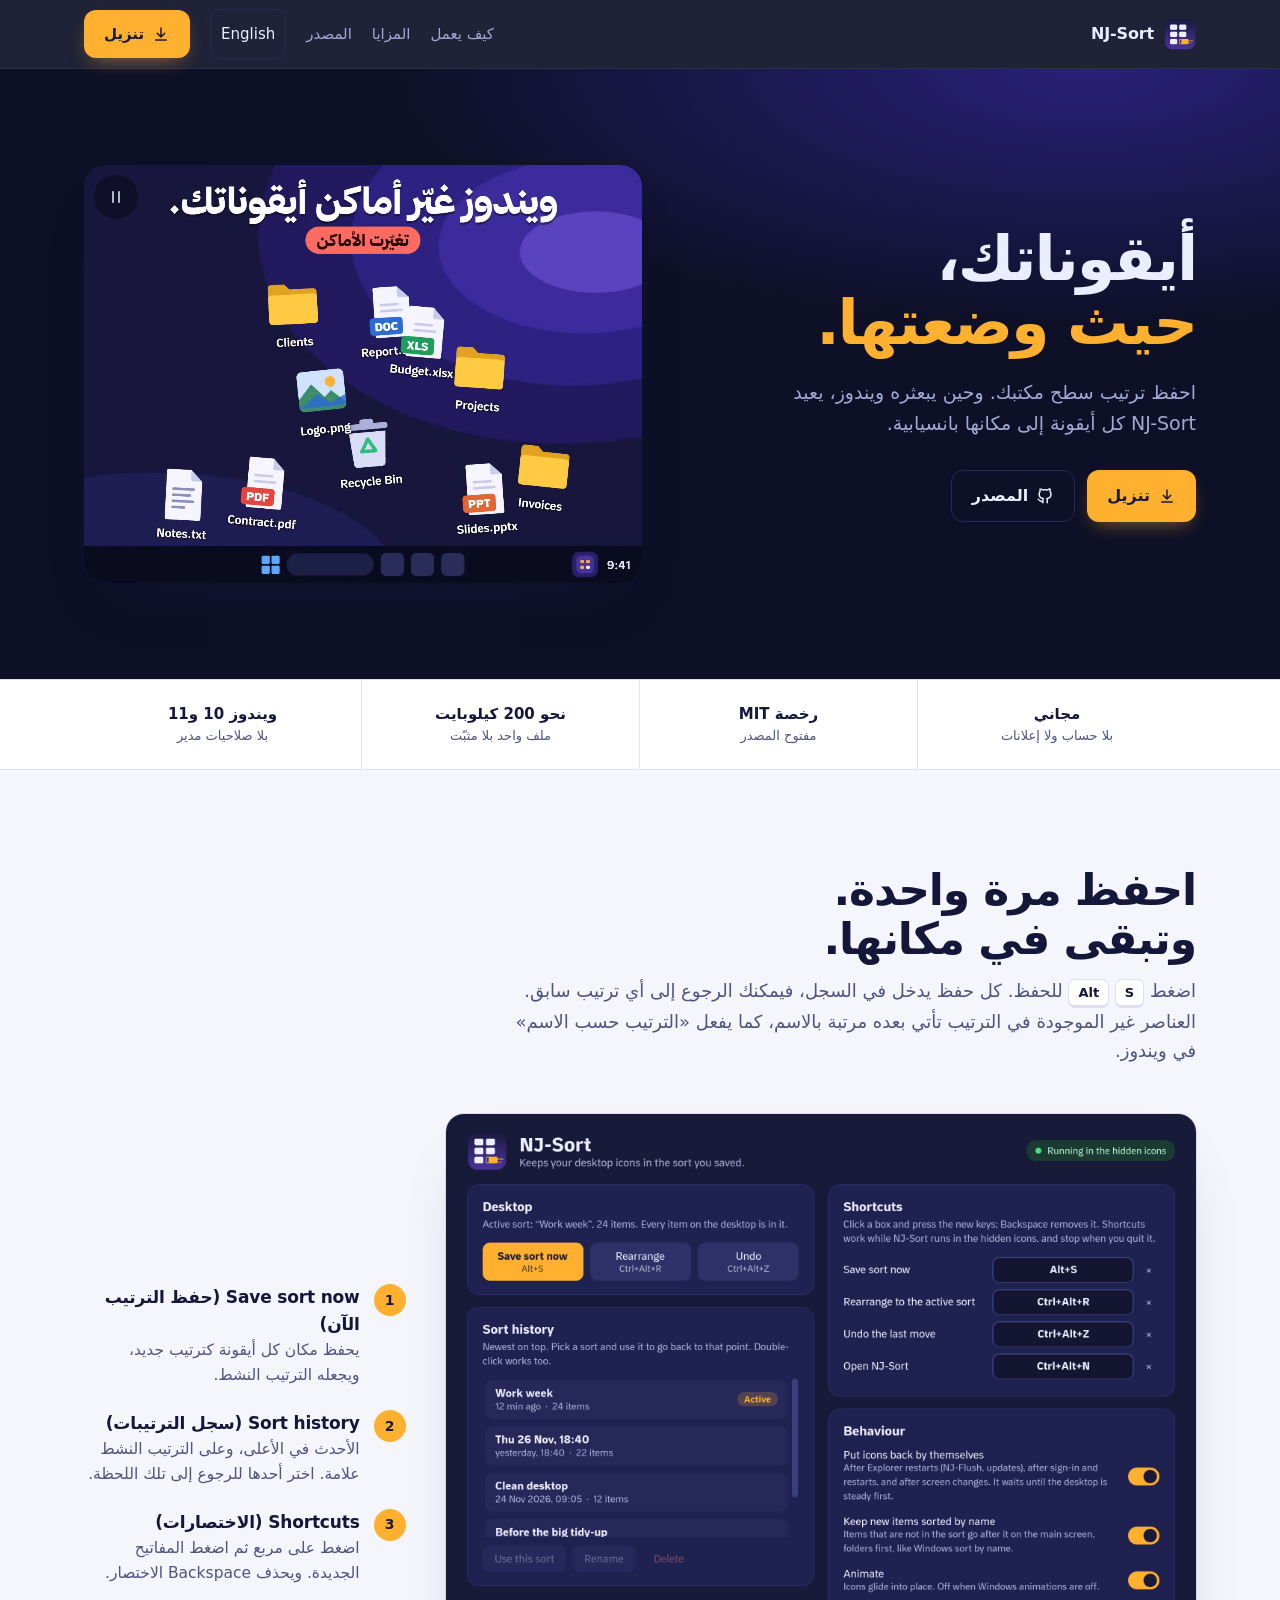
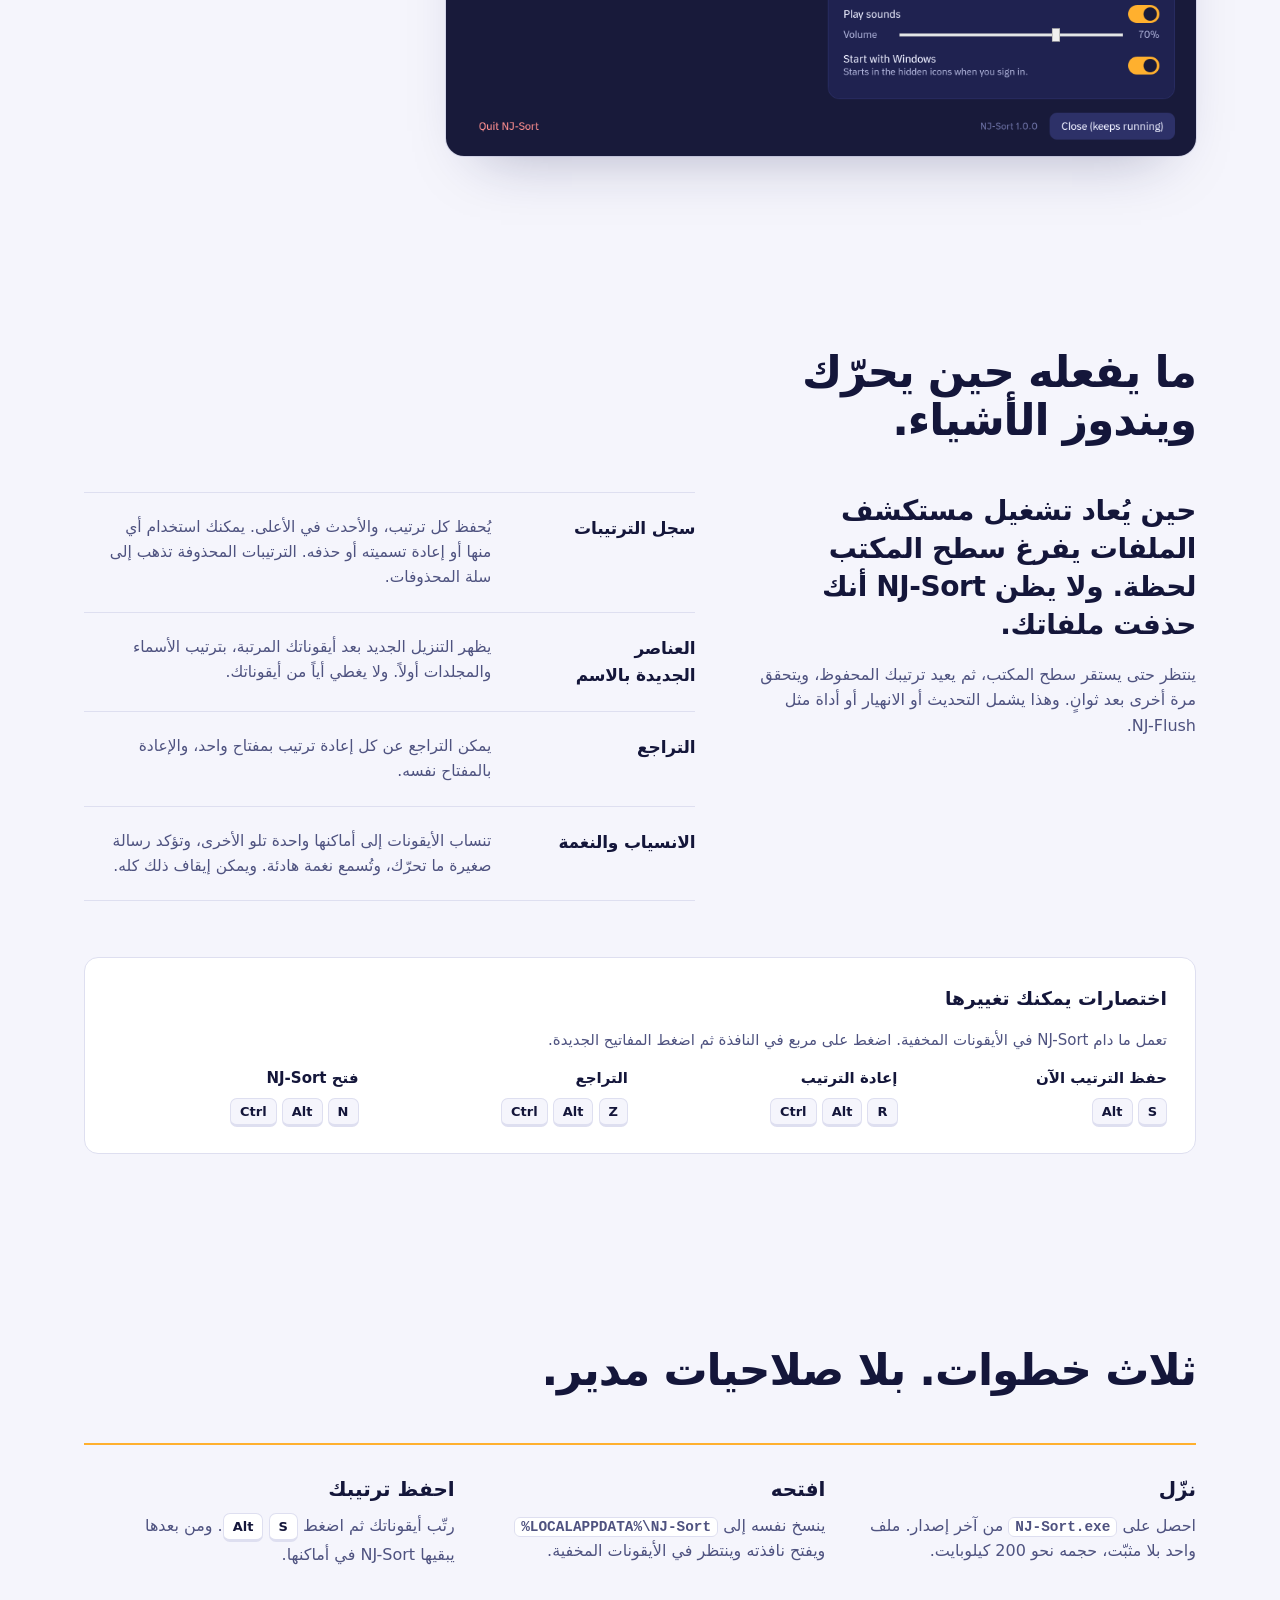
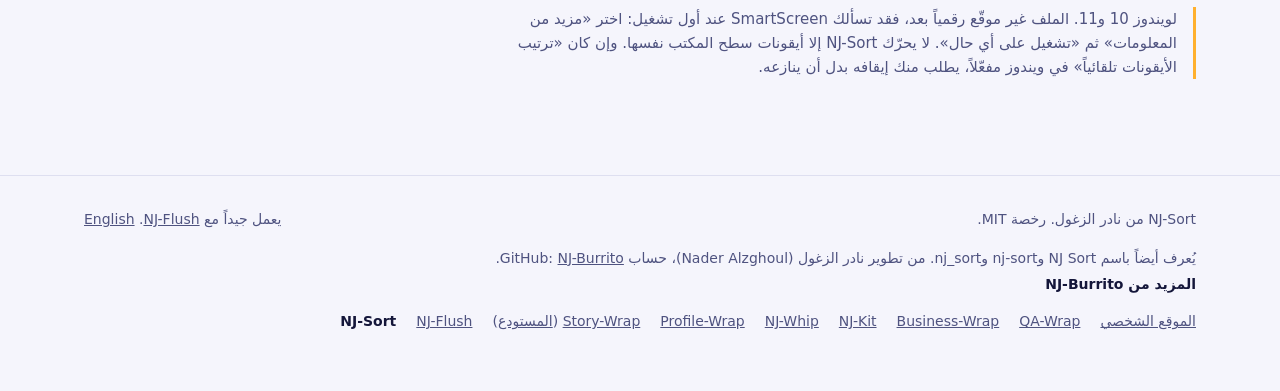
==== docs/ar/index.html @ c6113aad "Site redesign: video hero, proof strip, Arabic twin, new README hero GIF Co-Authored-By: Claude Sonn" ====
<!doctype html>
<html lang="ar" dir="rtl">
<head>
<meta charset="utf-8">
<meta name="viewport" content="width=device-width, initial-scale=1">
<title>NJ-Sort: حافظ على أيقونات سطح مكتب ويندوز في أماكنها</title>
<meta name="description" content="أداة مجانية مفتوحة المصدر لويندوز من نادر الزغول (NJ-Burrito). تحفظ ترتيب أيقونات سطح المكتب وتعيدها إلى أماكنها بعد إعادة تشغيل مستكشف الملفات.">
<meta name="author" content="نادر الزغول (NJ-Burrito)">
<link rel="canonical" href="https://nj-burrito.github.io/NJ-Sort/ar/">
<link rel="alternate" hreflang="en" href="https://nj-burrito.github.io/NJ-Sort/">
<link rel="alternate" hreflang="ar" href="https://nj-burrito.github.io/NJ-Sort/ar/">
<link rel="alternate" hreflang="x-default" href="https://nj-burrito.github.io/NJ-Sort/">
<meta property="og:type" content="website">
<meta property="og:site_name" content="NJ-Burrito">
<meta property="og:title" content="NJ-Sort: حافظ على أيقونات سطح مكتب ويندوز في أماكنها">
<meta property="og:description" content="أداة مجانية مفتوحة المصدر لويندوز من نادر الزغول (NJ-Burrito). تحفظ ترتيب أيقونات سطح المكتب وتعيدها إلى أماكنها بعد إعادة تشغيل مستكشف الملفات.">
<meta property="og:url" content="https://nj-burrito.github.io/NJ-Sort/ar/">
<meta property="og:image" content="https://nj-burrito.github.io/NJ-Sort/og-card-ar.jpg">
<meta property="og:image:width" content="1200">
<meta property="og:image:height" content="630">
<meta property="og:image:alt" content="NJ-Sort: أيقوناتك، حيث وضعتها. سطح مكتب تجريبي عادت أيقوناته إلى أماكنها المحفوظة.">
<meta property="og:locale" content="ar_JO">
<meta property="og:locale:alternate" content="en_US">
<meta name="twitter:card" content="summary_large_image">
<meta name="twitter:title" content="NJ-Sort: حافظ على أيقونات سطح مكتب ويندوز في أماكنها">
<meta name="twitter:description" content="أداة مجانية مفتوحة المصدر لويندوز من نادر الزغول (NJ-Burrito). تحفظ ترتيب أيقونات سطح المكتب وتعيدها إلى أماكنها بعد إعادة تشغيل مستكشف الملفات.">
<meta name="twitter:image" content="https://nj-burrito.github.io/NJ-Sort/og-card-ar.jpg">
<meta name="twitter:image:alt" content="NJ-Sort: أيقوناتك، حيث وضعتها. سطح مكتب تجريبي عادت أيقوناته إلى أماكنها المحفوظة.">
<meta name="robots" content="index, follow, max-image-preview:large">
<meta name="theme-color" content="#0e1027">
<script>document.documentElement.classList.add("js")</script>
<script type="application/ld+json">
{
 "@context": "https://schema.org",
 "@graph": [
  {
   "@type": "SoftwareApplication",
   "@id": "https://nj-burrito.github.io/NJ-Sort/ar/#app",
   "name": "NJ-Sort",
   "alternateName": [
    "NJ Sort",
    "nj-sort",
    "nj_sort",
    "NJ_Sort",
    "NJSort",
    "نج سورت"
   ],
   "description": "أداة مجانية مفتوحة المصدر لويندوز من نادر الزغول (NJ-Burrito). تحفظ ترتيب أيقونات سطح المكتب وتعيدها إلى أماكنها بعد إعادة تشغيل مستكشف الملفات.",
   "url": "https://nj-burrito.github.io/NJ-Sort/ar/",
   "downloadUrl": "https://github.com/NJ-Burrito/NJ-Sort/releases/latest",
   "codeRepository": "https://github.com/NJ-Burrito/NJ-Sort",
   "applicationCategory": "UtilitiesApplication",
   "operatingSystem": "Windows 10, Windows 11",
   "image": "https://nj-burrito.github.io/NJ-Sort/logo-1024.png",
   "screenshot": "https://nj-burrito.github.io/NJ-Sort/window.png",
   "isAccessibleForFree": true,
   "featureList": [
    "يحفظ مواضع أيقونات سطح المكتب كترتيب",
    "يعيد الأيقونات بعد إعادة تشغيل مستكشف الملفات وتسجيل الدخول وتغيّر الشاشة",
    "سجل الترتيبات مع التراجع",
    "العناصر الجديدة تأتي بعد المحفوظة مرتبة بالاسم",
    "اختصارات لوحة مفاتيح قابلة للتغيير"
   ],
   "license": "https://opensource.org/licenses/MIT",
   "offers": {
    "@type": "Offer",
    "price": "0",
    "priceCurrency": "USD"
   },
   "author": {
    "@id": "https://nj-burrito.github.io/#person"
   },
   "inLanguage": "ar"
  },
  {
   "@type": "Person",
   "@id": "https://nj-burrito.github.io/#person",
   "name": "Nader Alzghoul",
   "alternateName": [
    "نادر الزغول",
    "NJ-Burrito",
    "NJ Burrito",
    "NJBurrito",
    "NJ"
   ],
   "jobTitle": "QA Automation Engineer",
   "address": {
    "@type": "PostalAddress",
    "addressLocality": "Amman",
    "addressCountry": "JO"
   },
   "url": "https://nj-burrito.github.io/",
   "sameAs": [
    "https://github.com/NJ-Burrito",
    "https://nj-burrito.github.io/QA-Wrap/",
    "https://nj-burrito.github.io/Business-Wrap/",
    "https://nj-burrito.github.io/NJ-Kit/",
    "https://nj-burrito.github.io/NJ-Whip/",
    "https://nj-burrito.github.io/Profile-Wrap/",
    "https://nj-burrito.github.io/story-wrap/",
    "https://github.com/NJ-Burrito/Story-Wrap",
    "https://nj-burrito.github.io/NJ-Flush/",
    "https://nj-burrito.github.io/NJ-Sort/",
    "https://nj-burrito.github.io/"
   ]
  },
  {
   "@type": "VideoObject",
   "name": "عرض NJ-Sort: تتبعثر الأيقونات بعد إعادة تشغيل مستكشف الملفات ثم تنساب إلى أماكنها",
   "description": "سطح مكتب تجريبي بأسماء ملفات عامة. يُعاد تشغيل مستكشف الملفات فتتبعثر الأيقونات، ثم يعيدها NJ-Sort إلى الترتيب المحفوظ.",
   "thumbnailUrl": "https://nj-burrito.github.io/NJ-Sort/hero-ar-poster.jpg",
   "contentUrl": "https://nj-burrito.github.io/NJ-Sort/hero-ar.mp4",
   "uploadDate": "2026-11-27",
   "duration": "PT6.6S",
   "embedUrl": "https://nj-burrito.github.io/NJ-Sort/ar/",
   "inLanguage": "ar"
  }
 ]
}
</script>
<link rel="icon" href="../logo.png" type="image/png">
<link rel="apple-touch-icon" href="../logo-1024.png">
<link rel="stylesheet" href="../site.css">
</head>
<body>
<a class="skip" href="#main">انتقل إلى المحتوى</a>
<div class="topbar">
<header class="wrap">
  <nav aria-label="القائمة الرئيسية">
    <a class="brand" href="#" aria-label="NJ-Sort، العودة إلى أعلى الصفحة"><img src="../logo.png" alt="" width="32" height="32"><span class="nb">NJ-Sort</span></a>
    <div class="nav-links">
      <a href="#how">كيف يعمل</a>
      <a href="#features">المزايا</a>
      <a href="https://github.com/NJ-Burrito/NJ-Sort">المصدر</a>
      <a class="lang" href="../" hreflang="en" lang="en" dir="ltr">English</a>
      <a class="btn btn-primary" href="https://github.com/NJ-Burrito/NJ-Sort/releases/latest"><svg class="i" viewBox="0 0 24 24" aria-hidden="true"><path d="M12 4v11M7 11l5 5 5-5M5 20h14"/></svg>تنزيل</a>
    </div>
  </nav>
</header>
</div>

<main id="main">
  <div class="band">
  <section class="wrap hero" aria-labelledby="top-h">
    <div>
      <h1 id="top-h">أيقوناتك، <em>حيث وضعتها.</em></h1>
      <p class="lede">احفظ ترتيب سطح مكتبك. وحين يبعثره ويندوز، يعيد <span class="nb">NJ-Sort</span> كل أيقونة إلى مكانها بانسيابية.</p>
      <div class="ctas">
        <a class="btn btn-primary" href="https://github.com/NJ-Burrito/NJ-Sort/releases/latest"><svg class="i" viewBox="0 0 24 24" aria-hidden="true"><path d="M12 4v11M7 11l5 5 5-5M5 20h14"/></svg>تنزيل</a>
        <a class="btn btn-ghost" href="https://github.com/NJ-Burrito/NJ-Sort"><svg class="i" viewBox="0 0 24 24" aria-hidden="true"><path d="M9 19c-4 1.5-4-2-6-2.5M15 21v-3.5c0-1 .1-1.5-.5-2.2 2.8-.3 5.5-1.4 5.5-6.1 0-1.3-.5-2.4-1.3-3.3.2-.8.2-2.1-.1-3.2 0 0-1-.3-3.4 1.3a11.6 11.6 0 0 0-6.2 0C6.6 2.4 5.6 2.7 5.6 2.7c-.3 1.1-.3 2.4-.1 3.2A4.7 4.7 0 0 0 4.2 9.2c0 4.7 2.7 5.8 5.5 6.1-.5.6-.6 1.2-.5 2.2V21"/></svg>المصدر</a>
      </div>
    </div>
    <div class="stage" id="stage" role="img" aria-label="سطح مكتب تجريبي: يُعاد تشغيل مستكشف الملفات فتتبعثر الأيقونات، ثم يعيدها NJ-Sort بانسيابية إلى الترتيب المحفوظ. الضغط على Alt وS يحفظ الترتيب.">
      <video id="hero" autoplay muted loop playsinline preload="auto" poster="../hero-ar-poster.jpg" width="1440" height="1080" aria-hidden="true">
        <source src="../hero-ar.webm" type="video/webm">
        <source src="../hero-ar.mp4" type="video/mp4">
      </video>
      <img class="still" src="../hero-ar-still.jpg" alt="" width="1440" height="1080" loading="lazy" decoding="async">
      <button class="pause" id="pause" type="button" aria-pressed="false" aria-label="إيقاف العرض مؤقتاً"><svg class="i i-pause" viewBox="0 0 24 24" aria-hidden="true"><path d="M8 5v14M16 5v14"/></svg><svg class="i i-play" viewBox="0 0 24 24" aria-hidden="true"><path d="M7 4.5v15l12-7.5z"/></svg></button>
    </div>
  </section>
  </div>

  <div class="proof"><div class="wrap"><ul>
    <li>مجاني<small>بلا حساب ولا إعلانات</small></li>
    <li>رخصة MIT<small>مفتوح المصدر</small></li>
    <li>نحو 200 كيلوبايت<small>ملف واحد بلا مثبّت</small></li>
    <li>ويندوز 10 و11<small>بلا صلاحيات مدير</small></li>
  </ul></div></div>

  <section class="wrap" id="how">
    <h2 class="reveal">احفظ مرة واحدة. وتبقى في مكانها.</h2>
    <p class="sub reveal">اضغط <span dir="ltr"><kbd>Alt</kbd> <kbd>S</kbd></span> للحفظ. كل حفظ يدخل في السجل، فيمكنك الرجوع إلى أي ترتيب سابق. العناصر غير الموجودة في الترتيب تأتي بعده مرتبة بالاسم، كما يفعل «الترتيب حسب الاسم» في ويندوز.</p>
    <div class="shotrow reveal">
      <div class="shot"><img src="../window.png" alt="نافذة NJ-Sort: زر حفظ الترتيب الآن، وإعادة الترتيب، والتراجع، وسجل الترتيبات مع الترتيب النشط، والاختصارات، ومفاتيح السلوك. النافذة بالإنجليزية." loading="lazy" width="1004" height="859"></div>
      <ol class="legend">
        <li><div><b>Save sort now (حفظ الترتيب الآن)</b>يحفظ مكان كل أيقونة كترتيب جديد، ويجعله الترتيب النشط.</div></li>
        <li><div><b>Sort history (سجل الترتيبات)</b>الأحدث في الأعلى، وعلى الترتيب النشط علامة. اختر أحدها للرجوع إلى تلك اللحظة.</div></li>
        <li><div><b>Shortcuts (الاختصارات)</b>اضغط على مربع ثم اضغط المفاتيح الجديدة. ويحذف Backspace الاختصار.</div></li>
      </ol>
    </div>
  </section>

  <section class="wrap" id="features">
    <h2 class="reveal">ما يفعله حين يحرّك ويندوز الأشياء.</h2>
    <div class="feat">
      <div class="reveal">
        <p class="lead">حين يُعاد تشغيل مستكشف الملفات يفرغ سطح المكتب لحظة. ولا يظن <span class="nb">NJ-Sort</span> أنك حذفت ملفاتك.</p>
        <p>ينتظر حتى يستقر سطح المكتب، ثم يعيد ترتيبك المحفوظ، ويتحقق مرة أخرى بعد ثوانٍ. وهذا يشمل التحديث أو الانهيار أو أداة مثل NJ-Flush.</p>
      </div>
      <div class="rows reveal">
        <div class="row"><h3>سجل الترتيبات</h3><p>يُحفظ كل ترتيب، والأحدث في الأعلى. يمكنك استخدام أي منها أو إعادة تسميته أو حذفه. الترتيبات المحذوفة تذهب إلى سلة المحذوفات.</p></div>
        <div class="row"><h3>العناصر الجديدة بالاسم</h3><p>يظهر التنزيل الجديد بعد أيقوناتك المرتبة، بترتيب الأسماء والمجلدات أولاً. ولا يغطي أياً من أيقوناتك.</p></div>
        <div class="row"><h3>التراجع</h3><p>يمكن التراجع عن كل إعادة ترتيب بمفتاح واحد، والإعادة بالمفتاح نفسه.</p></div>
        <div class="row"><h3>الانسياب والنغمة</h3><p>تنساب الأيقونات إلى أماكنها واحدة تلو الأخرى، وتؤكد رسالة صغيرة ما تحرّك، وتُسمع نغمة هادئة. ويمكن إيقاف ذلك كله.</p></div>
      </div>
    </div>
    <div class="keys reveal">
      <h3>اختصارات يمكنك تغييرها</h3>
      <p>تعمل ما دام <span class="nb">NJ-Sort</span> في الأيقونات المخفية. اضغط على مربع في النافذة ثم اضغط المفاتيح الجديدة.</p>
      <div><b>حفظ الترتيب الآن</b><span dir="ltr"><kbd>Alt</kbd> <kbd>S</kbd></span></div>
      <div><b>إعادة الترتيب</b><span dir="ltr"><kbd>Ctrl</kbd> <kbd>Alt</kbd> <kbd>R</kbd></span></div>
      <div><b>التراجع</b><span dir="ltr"><kbd>Ctrl</kbd> <kbd>Alt</kbd> <kbd>Z</kbd></span></div>
      <div><b>فتح <span class="nb">NJ-Sort</span></b><span dir="ltr"><kbd>Ctrl</kbd> <kbd>Alt</kbd> <kbd>N</kbd></span></div>
    </div>
  </section>

  <section class="wrap" id="install">
    <h2 class="reveal">ثلاث خطوات. بلا صلاحيات مدير.</h2>
    <div class="steps">
      <div class="step reveal"><h3>نزّل</h3><p>احصل على <code>NJ-Sort.exe</code> من آخر إصدار. ملف واحد بلا مثبّت، حجمه نحو 200 كيلوبايت.</p></div>
      <div class="step reveal"><h3>افتحه</h3><p>ينسخ نفسه إلى <code>%LOCALAPPDATA%\<span class="nb">NJ-Sort</span></code> ويفتح نافذته وينتظر في الأيقونات المخفية.</p></div>
      <div class="step reveal"><h3>احفظ ترتيبك</h3><p>رتّب أيقوناتك ثم اضغط <span dir="ltr"><kbd>Alt</kbd> <kbd>S</kbd></span>. ومن بعدها يبقيها <span class="nb">NJ-Sort</span> في أماكنها.</p></div>
    </div>
    <p class="fine reveal">لويندوز 10 و11. الملف غير موقّع رقمياً بعد، فقد تسألك SmartScreen عند أول تشغيل: اختر «مزيد من المعلومات» ثم «تشغيل على أي حال». لا يحرّك <span class="nb">NJ-Sort</span> إلا أيقونات سطح المكتب نفسها. وإن كان «ترتيب الأيقونات تلقائياً» في ويندوز مفعّلاً، يطلب منك إيقافه بدل أن ينازعه.</p>
  </section>
</main>

<footer>
  <div class="wrap">
    <span><span class="nb">NJ-Sort</span> من نادر الزغول. رخصة MIT.</span>
    <span>يعمل جيداً مع <a href="https://nj-burrito.github.io/NJ-Flush/"><span class="nb">NJ-Flush</span></a>. <a href="../" hreflang="en" lang="en" dir="ltr">English</a></span>
    <div class="seo">
      <span>يُعرف أيضاً باسم NJ Sort وnj-sort وnj_sort. من تطوير نادر الزغول (Nader Alzghoul)، حساب GitHub: <a href="https://github.com/NJ-Burrito">NJ-Burrito</a>.</span>
      <h2>المزيد من NJ-Burrito</h2>
      <ul>
        <li><a href="https://nj-burrito.github.io/">الموقع الشخصي</a></li>
        <li><a href="https://nj-burrito.github.io/QA-Wrap/">QA-Wrap</a></li>
        <li><a href="https://nj-burrito.github.io/Business-Wrap/">Business-Wrap</a></li>
        <li><a href="https://nj-burrito.github.io/NJ-Kit/">NJ-Kit</a></li>
        <li><a href="https://nj-burrito.github.io/NJ-Whip/">NJ-Whip</a></li>
        <li><a href="https://nj-burrito.github.io/Profile-Wrap/">Profile-Wrap</a></li>
        <li><a href="https://nj-burrito.github.io/story-wrap/">Story-Wrap</a> (<a href="https://github.com/NJ-Burrito/Story-Wrap">المستودع</a>)</li>
        <li><a href="https://nj-burrito.github.io/NJ-Flush/"><span class="nb">NJ-Flush</span></a></li>
        <li><span aria-current="page"><span class="nb">NJ-Sort</span></span></li>
      </ul>
    </div>
  </div>
</footer>

<script src="../hero.js"></script>
</body>
</html>
---- docs/site.css ----
/* NJ-Sort site. Dark indigo from the app's own logo, amber for the one moving thing.
   Font: Thmanyah Sans when installed (never web-served: licence), else the system UI face.
   Shared by the English page and /ar/. Logical properties, so the same rules serve LTR and RTL. */
:root {
  --band: #0e1027; --band-2: #171a3b; --band-line: #262a5a; --band-text: #eceeff; --band-muted: #a3a8d4;
  --bg: #0e1027; --bg-2: #171a3b; --line: #262a5a; --text: #eceeff; --muted: #a3a8d4;
  --accent: #ffb02e; --accent-ink: #181a3a;
  --r: 14px; --ease: cubic-bezier(.16, 1, .3, 1); --shadow: 0 40px 80px -30px rgba(0, 0, 0, .6);
}
@media (prefers-color-scheme: light) {
  :root { --bg: #f5f5fc; --bg-2: #ffffff; --line: #dedff0; --text: #14163a; --muted: #4f5380; --accent: #8a5200; --shadow: 0 30px 60px -34px rgba(24, 26, 80, .35); }
}
* { box-sizing: border-box; margin: 0; }
html { scroll-behavior: smooth; scroll-padding-top: 84px; }
body { background: var(--bg); color: var(--text); font: 16px/1.6 "Thmanyah Sans", "Segoe UI Variable", "Segoe UI", system-ui, sans-serif; -webkit-font-smoothing: antialiased; }
:focus-visible { outline: 2px solid #ffb02e; outline-offset: 3px; border-radius: 6px; }
.skip { position: absolute; inset-inline-start: 16px; top: -60px; background: #ffb02e; color: #181a3a; padding: 10px 16px; border-radius: 10px; font-weight: 600; z-index: 20; text-decoration: none; }
.skip:focus { top: 12px; }
h1, h2, h3 { text-wrap: balance; } p { text-wrap: pretty; }
a { color: inherit; }
.wrap { max-width: 1160px; margin: 0 auto; padding: 0 24px; }
svg.i { width: 18px; height: 18px; flex: none; fill: none; stroke: currentColor; stroke-width: 2; stroke-linecap: round; stroke-linejoin: round; }

/* the dark band: header + hero, always dark because the video is */
.band { background: var(--band); color: var(--band-text); background-image: radial-gradient(90% 70% at 85% 0, #2a2078 0, transparent 60%); }
.topbar { position: sticky; top: 0; z-index: 10; background: rgba(14, 16, 39, .92); backdrop-filter: blur(10px); -webkit-backdrop-filter: blur(10px); border-bottom: 1px solid rgba(255, 255, 255, .06); color: var(--band-text); }
nav { height: 68px; display: flex; align-items: center; justify-content: space-between; gap: 12px; }
.brand { display: flex; align-items: center; gap: 10px; font-weight: 700; text-decoration: none; letter-spacing: -.01em; min-height: 44px; }
.brand img { width: 32px; height: 32px; }
.nav-links { display: flex; gap: 20px; align-items: center; font-size: 15px; color: var(--band-muted); }
.nav-links a { text-decoration: none; transition: color .15s; padding: 12px 0; }
@media (hover: hover) { .nav-links a:hover { color: #fff; } }
.nav-links a.btn { padding: 12px 20px; color: #181a3a; }
.nav-links a.lang { padding: 12px 10px; border: 1px solid var(--band-line); border-radius: 10px; min-height: 44px; display: inline-flex; align-items: center; color: var(--band-text); }

.btn { display: inline-flex; align-items: center; justify-content: center; gap: 8px; padding: 12px 20px; border-radius: 12px; font-weight: 600; text-decoration: none;
       white-space: nowrap; transition: transform .2s var(--ease), background-color .2s; min-height: 44px; }
.btn:active { transform: scale(.96); }
.btn-primary { background: #ffb02e; color: #181a3a; box-shadow: 0 8px 20px -8px rgba(255, 176, 46, .55); }
@media (hover: hover) { .btn-primary:hover { transform: translateY(-1px); } }
.btn-ghost { border: 1px solid var(--band-line); color: var(--band-text); }
@media (hover: hover) { .btn-ghost:hover { background: var(--band-2); } }

.hero { display: grid; grid-template-columns: minmax(0, 1fr) minmax(0, 1.12fr); gap: 56px; align-items: center; padding-block: 56px 88px; }
h1 { font-size: clamp(40px, 5.2vw, 62px); line-height: 1.04; letter-spacing: -.035em; font-weight: 800; }
h1 em { font-style: normal; color: #ffb02e; }
.lede { color: var(--band-muted); font-size: 19px; max-width: 36ch; margin: 22px 0 32px; }
.ctas { display: flex; gap: 12px; flex-wrap: wrap; }
.stage { position: relative; aspect-ratio: 4 / 3; border-radius: 22px; overflow: hidden; background: #141737; box-shadow: var(--shadow), inset 0 0 0 1px rgba(255, 255, 255, .07); }
.stage video, .stage .still { position: absolute; inset: 0; width: 100%; height: 100%; object-fit: cover; display: block; }
.stage .still { display: none; }
.pause { position: absolute; inset-inline-end: 10px; top: 10px; width: 44px; height: 44px; border-radius: 50%; border: 0; cursor: pointer; z-index: 2; background: rgba(10, 12, 30, .6); color: #eceeff; display: grid; place-items: center; transition: background-color .15s, transform .2s var(--ease); }
.pause:active { transform: scale(.96); }
@media (hover: hover) { .pause:hover { background: rgba(10, 12, 30, .85); } }
.pause .i-play { display: none; } .pause[aria-pressed="true"] .i-pause { display: none; } .pause[aria-pressed="true"] .i-play { display: block; }
.pause[hidden] { display: none; }

/* proof strip */
.proof { background: var(--bg-2); border-block: 1px solid var(--line); }
.proof ul { list-style: none; padding: 0; display: grid; grid-template-columns: repeat(4, 1fr); }
.proof li { padding: 22px 20px; text-align: center; font-weight: 600; font-size: 15px; }
.proof li + li { border-inline-start: 1px solid var(--line); }
.proof li small { display: block; color: var(--muted); font-weight: 400; font-size: 13px; }

section.wrap { padding-block: 96px; }
h2 { font-size: clamp(30px, 3.6vw, 44px); line-height: 1.1; letter-spacing: -.025em; font-weight: 800; max-width: 22ch; }
.sub { color: var(--muted); max-width: 62ch; margin-top: 14px; font-size: 18px; }

.shotrow { display: grid; grid-template-columns: minmax(0, 7fr) minmax(0, 3fr); gap: 40px; margin-top: 48px; align-items: center; }
.shot { border-radius: 18px; overflow: hidden; box-shadow: var(--shadow), 0 0 0 1px var(--line); }
.shot img { width: 100%; height: auto; display: block; }
.legend { list-style: none; padding: 0; counter-reset: n; display: grid; gap: 22px; }
.legend li { counter-increment: n; display: grid; grid-template-columns: 32px minmax(0, 1fr); gap: 14px; align-items: start; color: var(--muted); font-size: 15.5px; }
.legend li::before { content: counter(n); width: 32px; height: 32px; border-radius: 50%; background: #ffb02e; color: #181a3a; font-weight: 700; display: grid; place-items: center; font-size: 14px; }
.legend b { display: block; color: var(--text); font-size: 17px; letter-spacing: -.01em; }

.feat { display: grid; grid-template-columns: minmax(0, 5fr) minmax(0, 7fr); gap: 64px; margin-top: 48px; align-items: start; }
.lead { font-size: clamp(22px, 2.4vw, 28px); line-height: 1.35; letter-spacing: -.015em; font-weight: 600; text-wrap: pretty; }
.lead + p { color: var(--muted); margin-top: 18px; }
.rows { border-top: 1px solid var(--line); }
.row { display: grid; grid-template-columns: minmax(0, 11rem) minmax(0, 1fr); gap: 8px 28px; padding: 22px 0; border-bottom: 1px solid var(--line); }
.row h3 { font-size: 17px; letter-spacing: -.01em; }
.row p { color: var(--muted); font-size: 15.5px; }
.keys { display: grid; grid-template-columns: repeat(4, 1fr); gap: 14px 24px; margin-top: 56px; padding: 26px 28px; background: var(--bg-2); border: 1px solid var(--line); border-radius: var(--r); }
.keys > h3, .keys > p { grid-column: 1 / -1; }
.keys > p { color: var(--muted); font-size: 15px; }
.keys b { display: block; font-size: 15px; margin-bottom: 8px; }
kbd { display: inline-block; direction: ltr; unicode-bidi: isolate; font: 600 13px/1 "Thmanyah Sans", "Segoe UI Variable", "Segoe UI", system-ui, sans-serif; min-width: 28px; text-align: center; padding: 6px 9px; border-radius: 7px; border: 1px solid var(--line); border-bottom-width: 3px; background: var(--bg-2); color: var(--text); }
.keys kbd { background: var(--bg); }

.steps { display: grid; grid-template-columns: repeat(3, 1fr); margin-top: 48px; border-top: 2px solid #ffb02e; }
.step { padding: 28px 28px 0 0; }
[dir="rtl"] .step { padding: 28px 0 0 28px; }
.step h3 { font-size: 20px; }
.step p { color: var(--muted); margin-top: 8px; }
code { direction: ltr; unicode-bidi: isolate; font: 600 .9em ui-monospace, "Cascadia Mono", Consolas, monospace; background: var(--bg-2); border: 1px solid var(--line); padding: 1px 6px; border-radius: 6px; overflow-wrap: anywhere; }
.fine { margin-top: 40px; color: var(--muted); font-size: 15px; max-width: 72ch; padding-inline-start: 16px; border-inline-start: 3px solid #ffb02e; }

footer { border-top: 1px solid var(--line); padding: 32px 0 48px; color: var(--muted); font-size: 14px; }
footer .wrap { display: flex; justify-content: space-between; gap: 16px; flex-wrap: wrap; }
footer .seo { flex-basis: 100%; display: grid; gap: 8px; }
footer h2 { font-size: 14px; letter-spacing: 0; font-weight: 700; color: var(--text); max-width: none; }
footer ul { list-style: none; padding: 0; display: flex; flex-wrap: wrap; gap: 0 20px; }
footer li a, footer [aria-current] { display: inline-block; padding: 10px 0; }
footer [aria-current] { color: var(--text); font-weight: 600; }

.js .reveal { opacity: 0; transform: translateY(14px); transition: opacity .4s var(--ease), transform .4s var(--ease); }
.js .reveal.in { opacity: 1; transform: none; }
@media (prefers-reduced-motion: reduce) {
  .js .reveal { opacity: 1; transform: none; transition: none; } html { scroll-behavior: auto; }
  .stage video, .pause { display: none; } .stage .still { display: block; }
  .btn, .pause { transition: none; }
}
@media (max-width: 860px) {
  .hero { grid-template-columns: minmax(0, 1fr); gap: 32px; padding-block: 32px 40px; }
  body { overflow-x: hidden; }
  .wrap { padding-inline: 16px; }
  .band .hero.wrap { padding-inline: 0; }
  .hero > div:first-child { padding-inline: 16px; }
  .stage { border-radius: 0; }
  .lede { font-size: 17px; margin: 16px 0 22px; }
  .proof ul { grid-template-columns: 1fr 1fr; }
  .proof li:nth-child(3) { border-inline-start: 0; }
  .proof li:nth-child(n+3) { border-top: 1px solid var(--line); }
  section.wrap { padding-block: 64px; }
  .shotrow { grid-template-columns: minmax(0, 1fr); gap: 28px; }
  .feat { grid-template-columns: minmax(0, 1fr); gap: 32px; }
  .row { grid-template-columns: minmax(0, 1fr); }
  .keys { grid-template-columns: 1fr 1fr; }
  .steps { grid-template-columns: 1fr; } .step, [dir="rtl"] .step { padding-inline: 0; }
  .nav-links a:not(.btn):not(.lang) { display: none; }
  .nav-links { gap: 10px; }
  nav .btn { padding: 12px 16px; }
}
.nb { white-space: nowrap; }
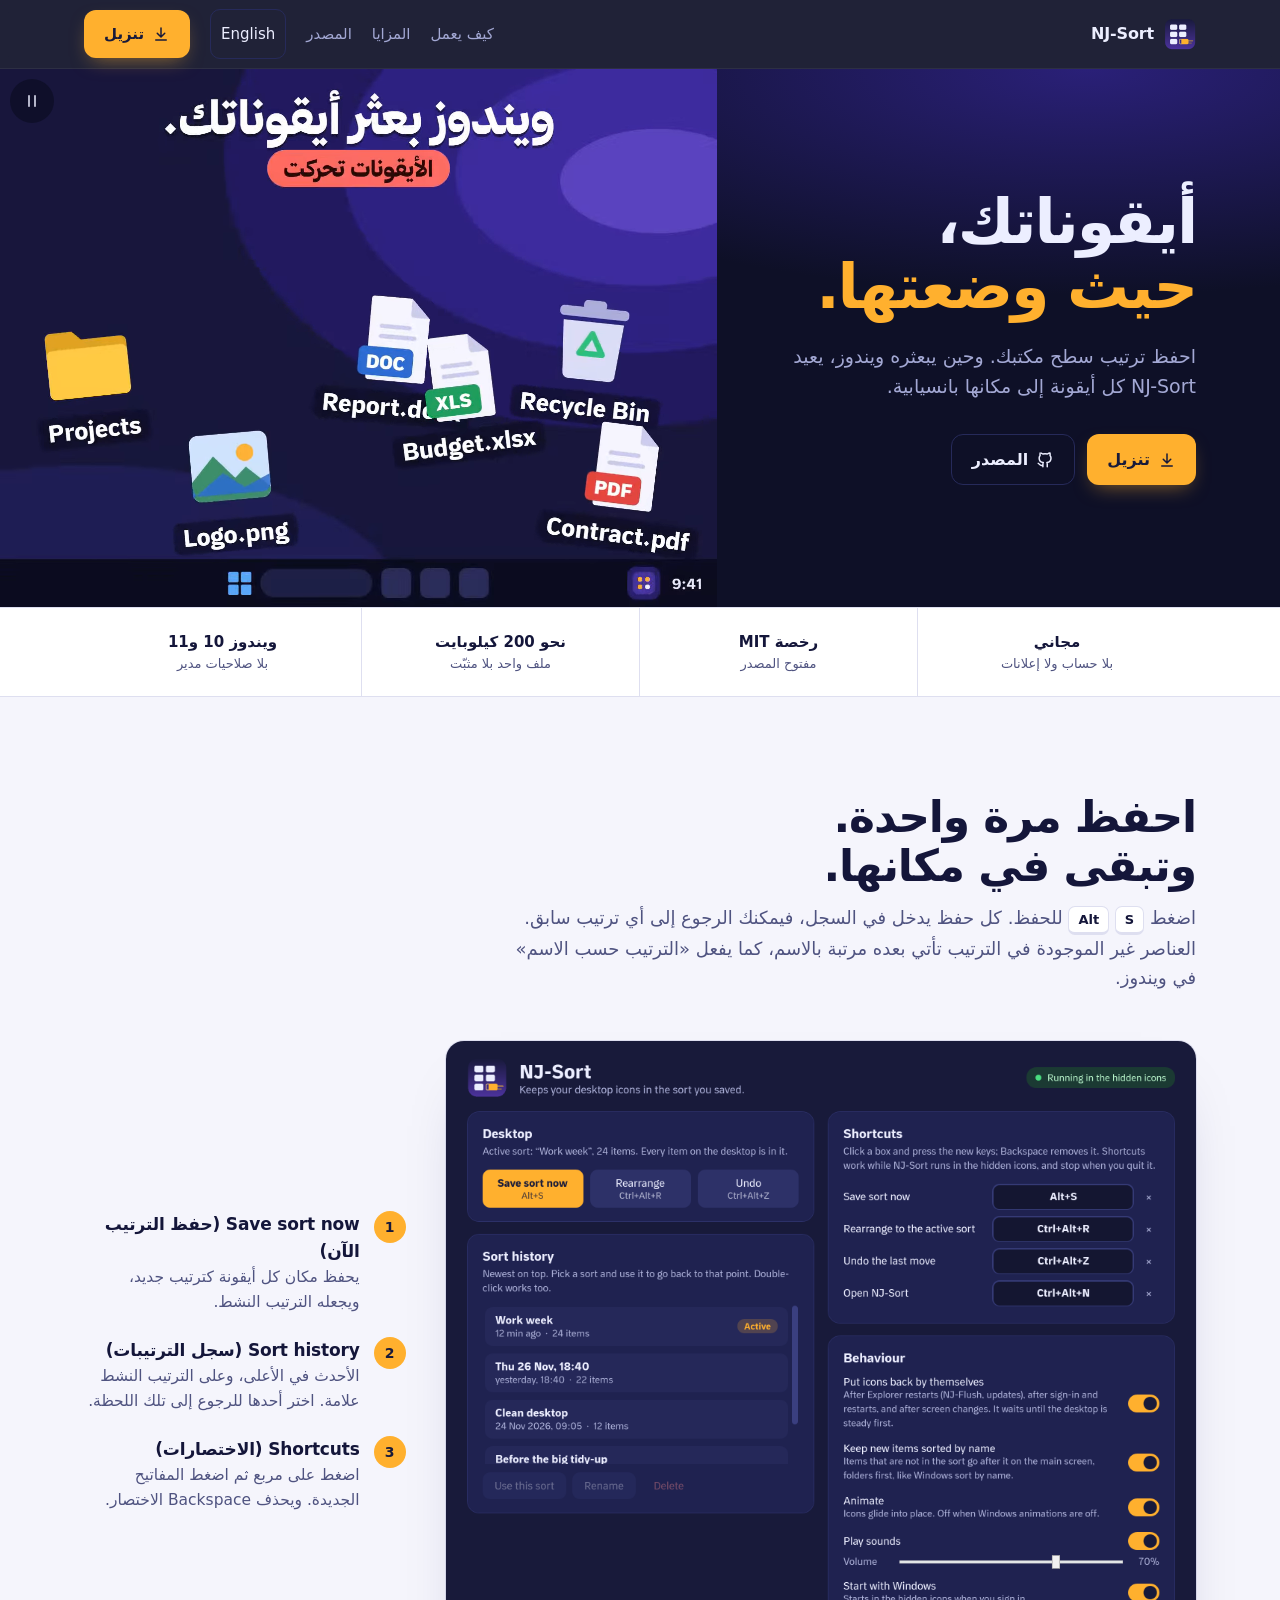
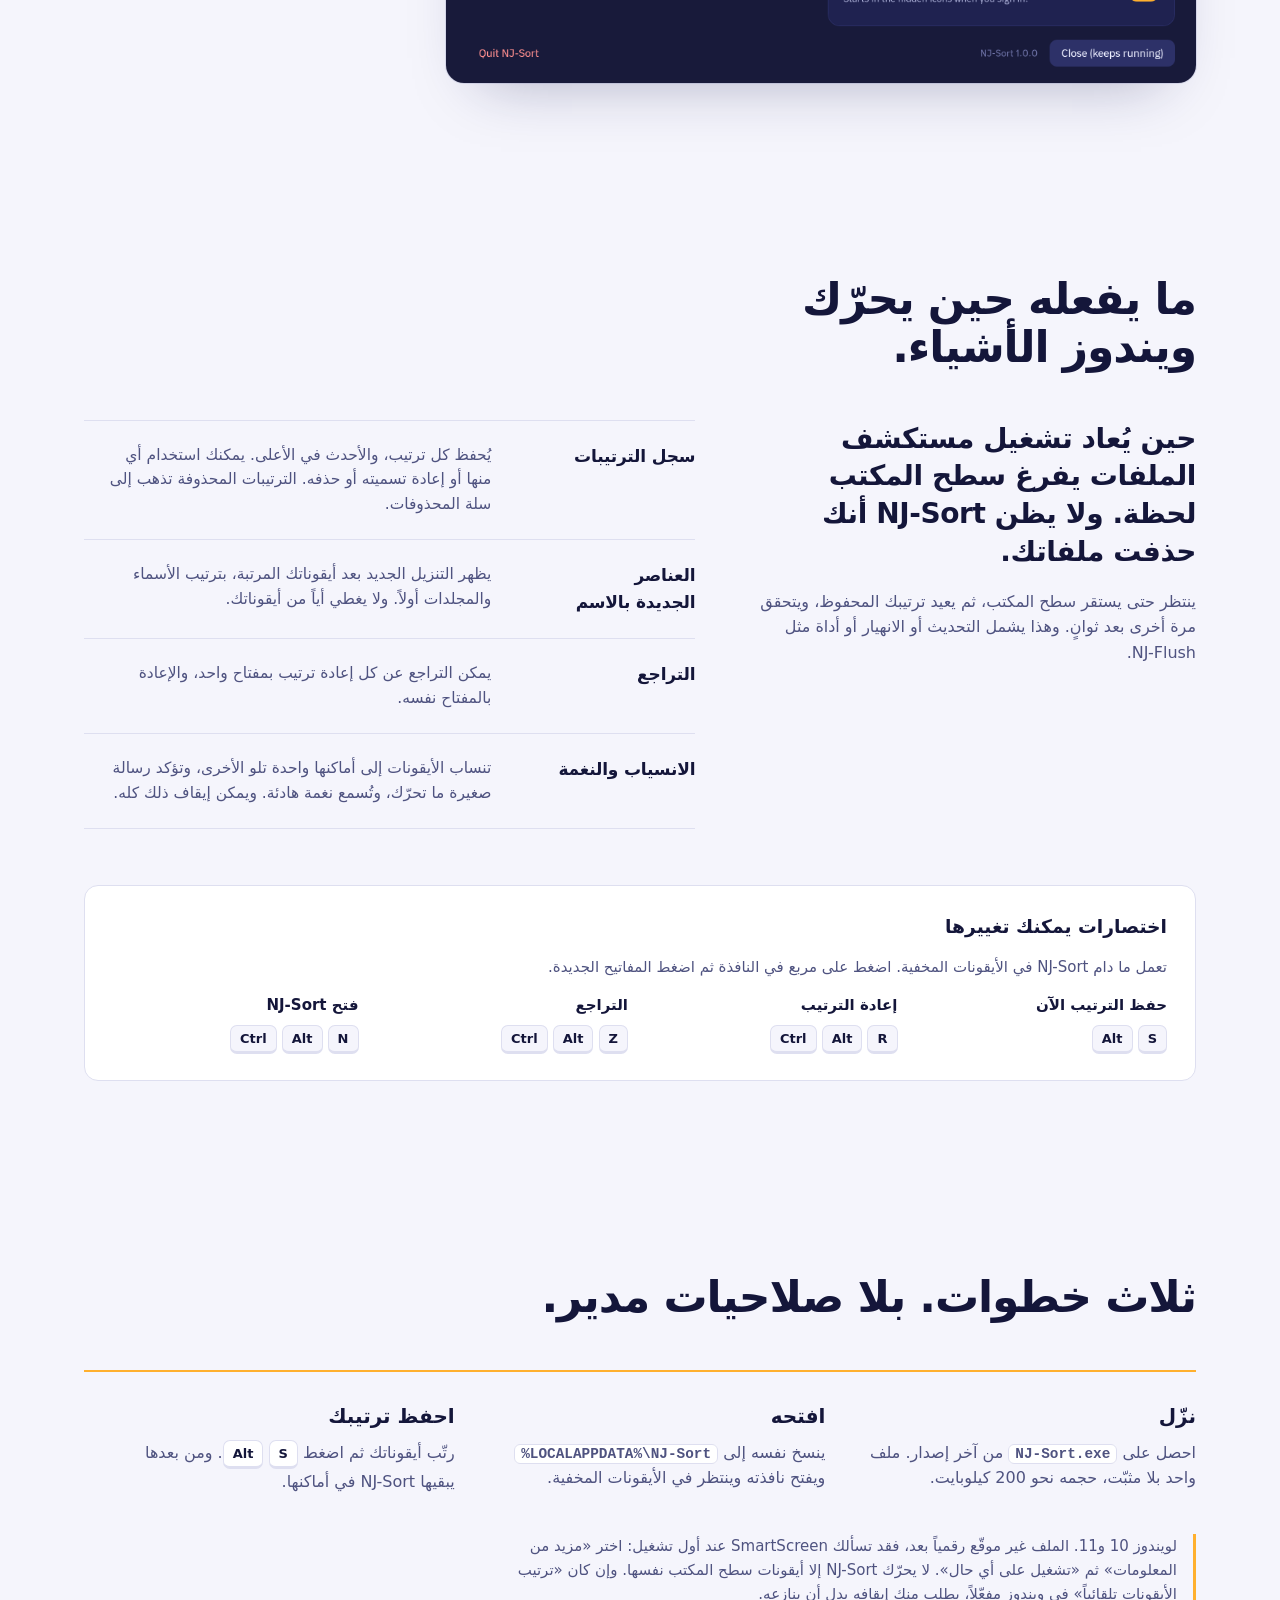
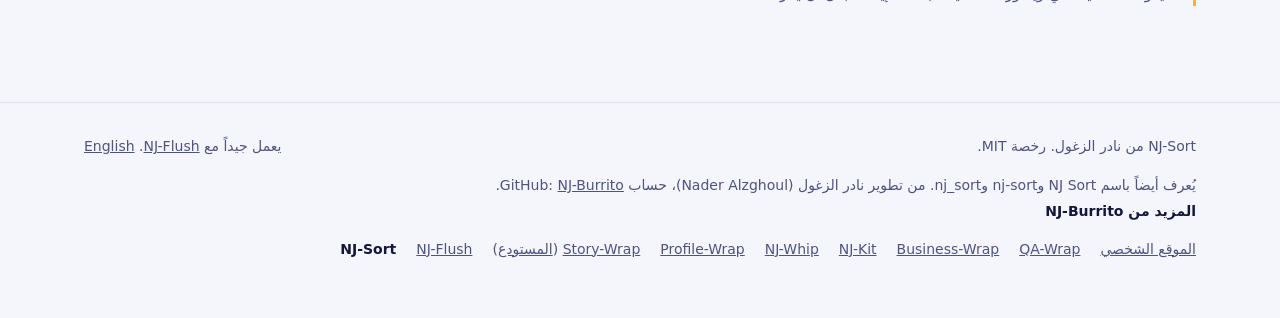
==== commit c02b7653: "Hero v2: choreographed glide with arc lanes, trail, snap and slot wave; bigger icons and labels; 20 " ====
--- a/docs/ar/index.html
+++ b/docs/ar/index.html
@@ -107,7 +107,7 @@
   {
    "@type": "VideoObject",
    "name": "عرض NJ-Sort: تتبعثر الأيقونات بعد إعادة تشغيل مستكشف الملفات ثم تنساب إلى أماكنها",
-   "description": "سطح مكتب تجريبي بأسماء ملفات عامة. يُعاد تشغيل مستكشف الملفات فتتبعثر الأيقونات، ثم يعيدها NJ-Sort إلى الترتيب المحفوظ.",
+   "description": "سطح مكتب تجريبي بأسماء ملفات عامة. تتم إعادة تشغيل مستكشف الملفات فتتبعثر الأيقونات، ثم يعيدها NJ-Sort إلى الترتيب المحفوظ.",
    "thumbnailUrl": "https://nj-burrito.github.io/NJ-Sort/hero-ar-poster.jpg",
    "contentUrl": "https://nj-burrito.github.io/NJ-Sort/hero-ar.mp4",
    "uploadDate": "2026-11-27",
@@ -150,12 +150,14 @@
         <a class="btn btn-ghost" href="https://github.com/NJ-Burrito/NJ-Sort"><svg class="i" viewBox="0 0 24 24" aria-hidden="true"><path d="M9 19c-4 1.5-4-2-6-2.5M15 21v-3.5c0-1 .1-1.5-.5-2.2 2.8-.3 5.5-1.4 5.5-6.1 0-1.3-.5-2.4-1.3-3.3.2-.8.2-2.1-.1-3.2 0 0-1-.3-3.4 1.3a11.6 11.6 0 0 0-6.2 0C6.6 2.4 5.6 2.7 5.6 2.7c-.3 1.1-.3 2.4-.1 3.2A4.7 4.7 0 0 0 4.2 9.2c0 4.7 2.7 5.8 5.5 6.1-.5.6-.6 1.2-.5 2.2V21"/></svg>المصدر</a>
       </div>
     </div>
-    <div class="stage" id="stage" role="img" aria-label="سطح مكتب تجريبي: يُعاد تشغيل مستكشف الملفات فتتبعثر الأيقونات، ثم يعيدها NJ-Sort بانسيابية إلى الترتيب المحفوظ. الضغط على Alt وS يحفظ الترتيب.">
-      <video id="hero" autoplay muted loop playsinline preload="auto" poster="../hero-ar-poster.jpg" width="1440" height="1080" aria-hidden="true">
+    <div class="stagebox">
+    <div class="stage" id="stage" role="img" aria-label="سطح مكتب تجريبي: تتم إعادة تشغيل مستكشف الملفات فتتبعثر الأيقونات، ثم يعيدها NJ-Sort بانسيابية إلى الترتيب المحفوظ. الضغط على Alt وS يحفظ الترتيب.">
+      <video id="hero" autoplay muted loop playsinline preload="metadata" poster="../hero-ar-poster.jpg" width="1440" height="1080" aria-hidden="true">
+        <source src="../hero-ar.mp4" type="video/mp4">
         <source src="../hero-ar.webm" type="video/webm">
-        <source src="../hero-ar.mp4" type="video/mp4">
       </video>
       <img class="still" src="../hero-ar-still.jpg" alt="" width="1440" height="1080" loading="lazy" decoding="async">
+    </div>
       <button class="pause" id="pause" type="button" aria-pressed="false" aria-label="إيقاف العرض مؤقتاً"><svg class="i i-pause" viewBox="0 0 24 24" aria-hidden="true"><path d="M8 5v14M16 5v14"/></svg><svg class="i i-play" viewBox="0 0 24 24" aria-hidden="true"><path d="M7 4.5v15l12-7.5z"/></svg></button>
     </div>
   </section>
--- a/docs/site.css
+++ b/docs/site.css
@@ -54,6 +54,11 @@
 @media (hover: hover) { .pause:hover { background: rgba(10, 12, 30, .85); } }
 .pause .i-play { display: none; } .pause[aria-pressed="true"] .i-pause { display: none; } .pause[aria-pressed="true"] .i-play { display: block; }
 .pause[hidden] { display: none; }
+.stagebox { position: relative; }
+/* hero: the video bleeds to the inline-end edge of the screen, text keeps the page grid */
+.band .hero.wrap { max-width: none; margin: 0; padding: 0; gap: 0; grid-template-columns: minmax(0, 1fr) minmax(0, 56vw); align-items: stretch; }
+.band .hero > div:first-child { padding-block: 64px; padding-inline: max(24px, calc((100vw - 1160px) / 2 + 24px)) 40px; align-self: center; }
+.band .stage { border-radius: 0; box-shadow: none; }
 
 /* proof strip */
 .proof { background: var(--bg-2); border-block: 1px solid var(--line); }
@@ -112,12 +117,12 @@
   .btn, .pause { transition: none; }
 }
 @media (max-width: 860px) {
-  .hero { grid-template-columns: minmax(0, 1fr); gap: 32px; padding-block: 32px 40px; }
+  .band .hero.wrap { grid-template-columns: minmax(0, 1fr); gap: 0; }
+  .band .hero > div:first-child { padding: 32px 16px 28px; }
   body { overflow-x: hidden; }
   .wrap { padding-inline: 16px; }
-  .band .hero.wrap { padding-inline: 0; }
-  .hero > div:first-child { padding-inline: 16px; }
   .stage { border-radius: 0; }
+  .pause { top: auto; bottom: 10px; inset-inline-end: auto; inset-inline-start: 10px; }
   .lede { font-size: 17px; margin: 16px 0 22px; }
   .proof ul { grid-template-columns: 1fr 1fr; }
   .proof li:nth-child(3) { border-inline-start: 0; }
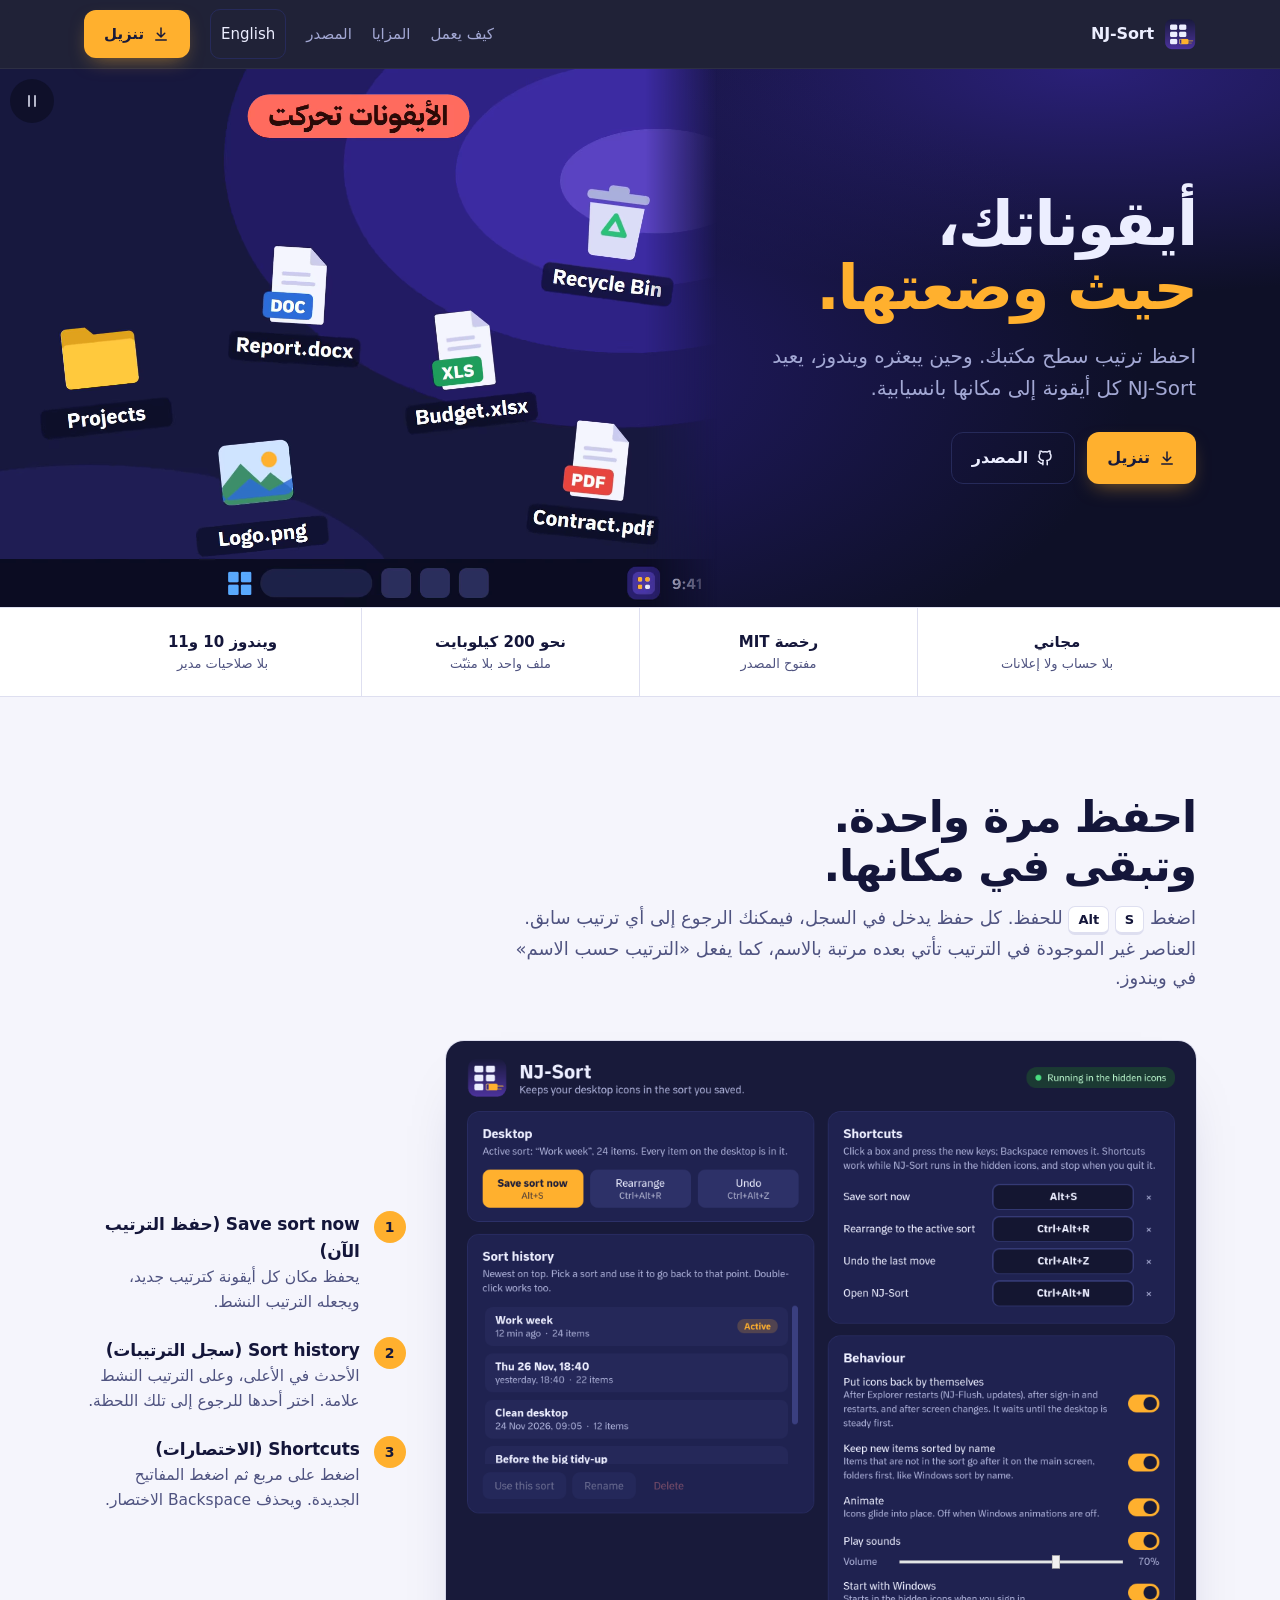
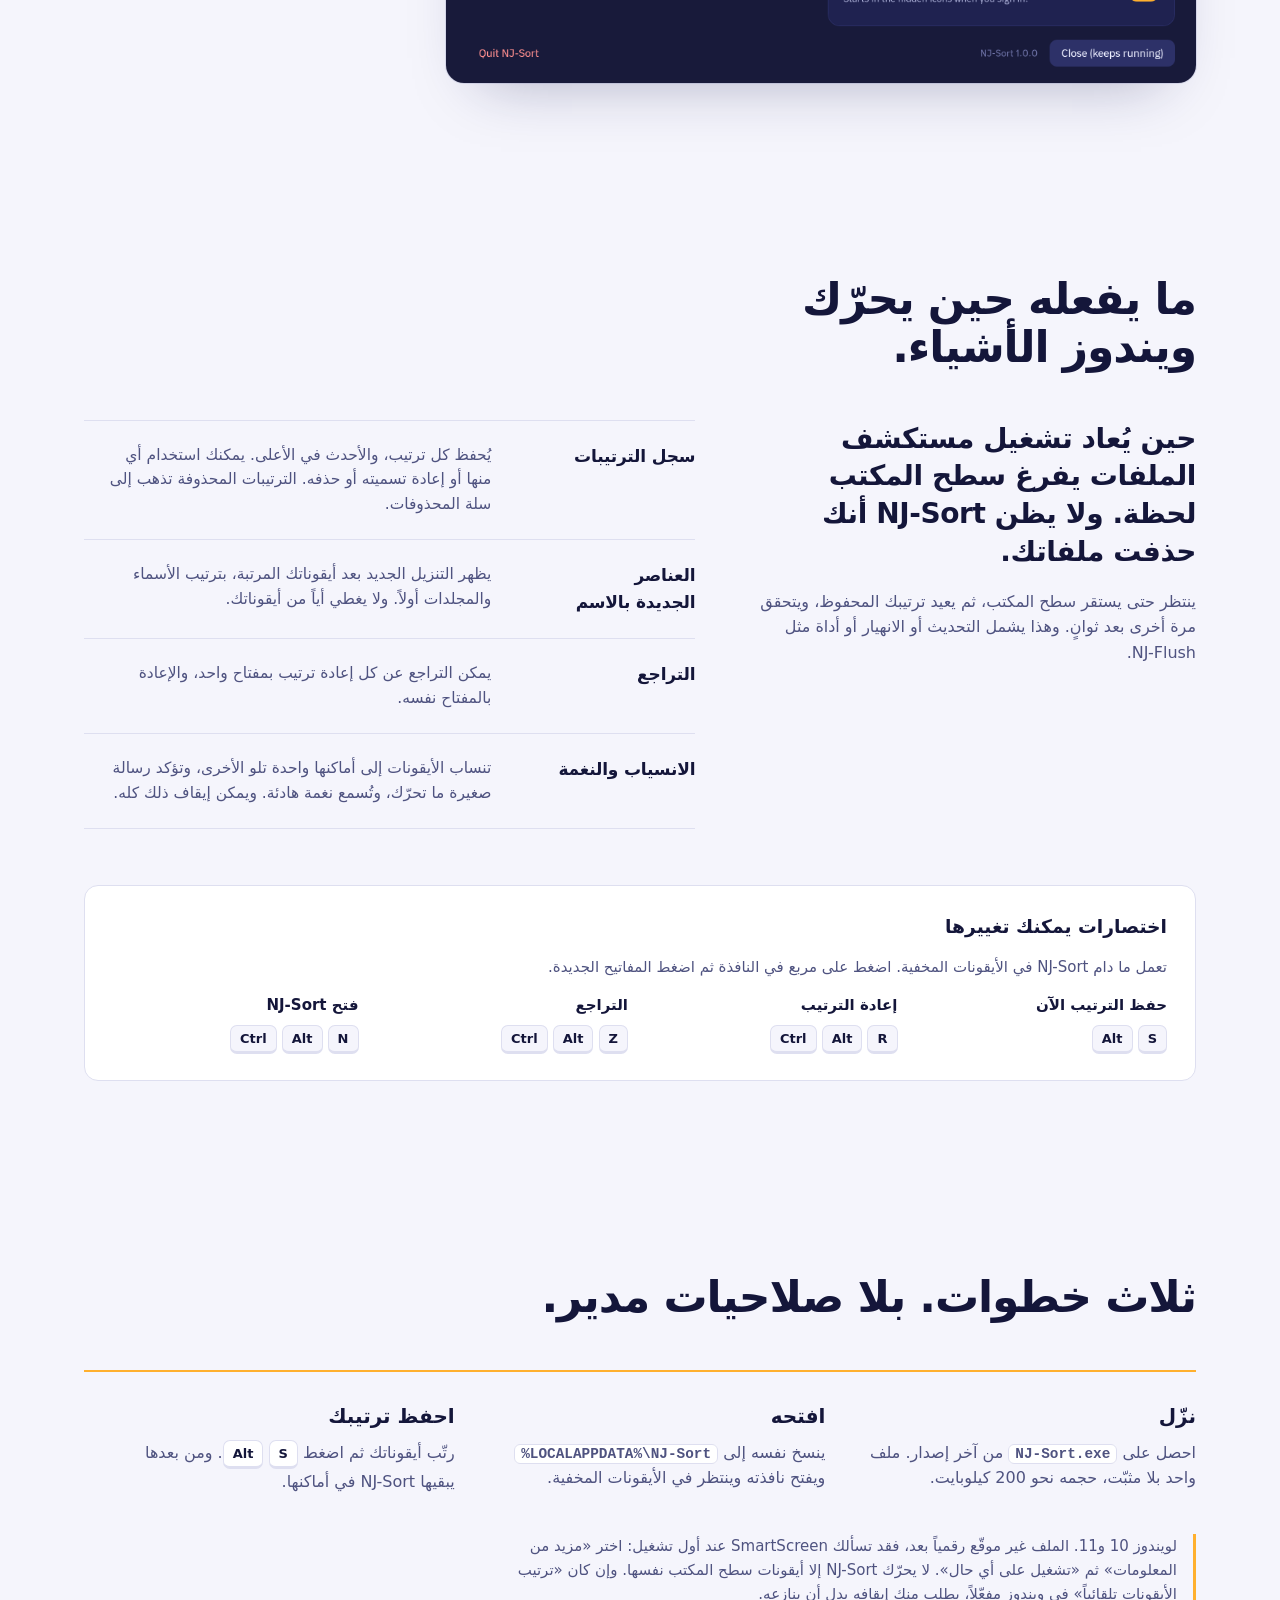
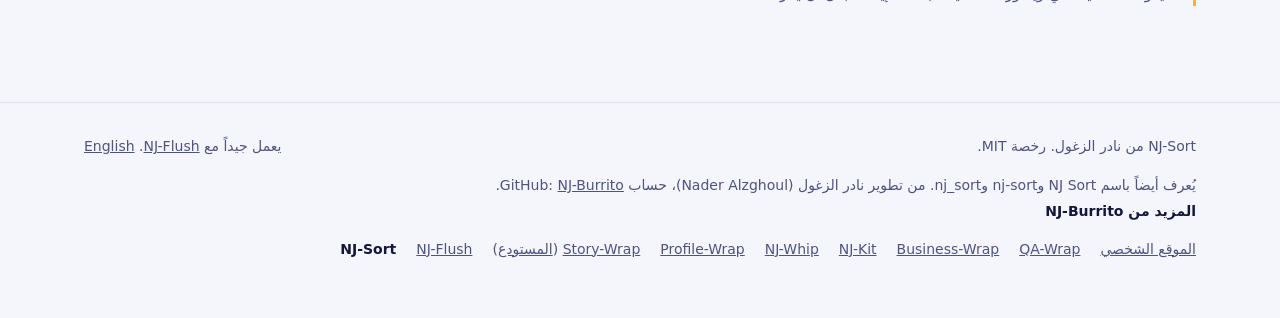
==== commit a41e72c5: "Polish: search-led descriptions (EN+AR), hero v4 (clean restart cut, motion from frame 0, keycaps/to" ====
--- a/docs/ar/index.html
+++ b/docs/ar/index.html
@@ -4,7 +4,7 @@
 <meta charset="utf-8">
 <meta name="viewport" content="width=device-width, initial-scale=1">
 <title>NJ-Sort: حافظ على أيقونات سطح مكتب ويندوز في أماكنها</title>
-<meta name="description" content="أداة مجانية مفتوحة المصدر لويندوز من نادر الزغول (NJ-Burrito). تحفظ ترتيب أيقونات سطح المكتب وتعيدها إلى أماكنها بعد إعادة تشغيل مستكشف الملفات.">
+<meta name="description" content="أيقونات سطح المكتب تتحرك من مكانها؟ NJ-Sort أداة ويندوز مجانية مفتوحة المصدر تحفظ ترتيب الأيقونات وتعيدها بعد إعادة تشغيل مستكشف الملفات.">
 <meta name="author" content="نادر الزغول (NJ-Burrito)">
 <link rel="canonical" href="https://nj-burrito.github.io/NJ-Sort/ar/">
 <link rel="alternate" hreflang="en" href="https://nj-burrito.github.io/NJ-Sort/">
@@ -13,7 +13,7 @@
 <meta property="og:type" content="website">
 <meta property="og:site_name" content="NJ-Burrito">
 <meta property="og:title" content="NJ-Sort: حافظ على أيقونات سطح مكتب ويندوز في أماكنها">
-<meta property="og:description" content="أداة مجانية مفتوحة المصدر لويندوز من نادر الزغول (NJ-Burrito). تحفظ ترتيب أيقونات سطح المكتب وتعيدها إلى أماكنها بعد إعادة تشغيل مستكشف الملفات.">
+<meta property="og:description" content="أيقونات سطح المكتب تتحرك من مكانها؟ NJ-Sort أداة ويندوز مجانية مفتوحة المصدر تحفظ ترتيب الأيقونات وتعيدها بعد إعادة تشغيل مستكشف الملفات.">
 <meta property="og:url" content="https://nj-burrito.github.io/NJ-Sort/ar/">
 <meta property="og:image" content="https://nj-burrito.github.io/NJ-Sort/og-card-ar.jpg">
 <meta property="og:image:width" content="1200">
@@ -23,7 +23,7 @@
 <meta property="og:locale:alternate" content="en_US">
 <meta name="twitter:card" content="summary_large_image">
 <meta name="twitter:title" content="NJ-Sort: حافظ على أيقونات سطح مكتب ويندوز في أماكنها">
-<meta name="twitter:description" content="أداة مجانية مفتوحة المصدر لويندوز من نادر الزغول (NJ-Burrito). تحفظ ترتيب أيقونات سطح المكتب وتعيدها إلى أماكنها بعد إعادة تشغيل مستكشف الملفات.">
+<meta name="twitter:description" content="أيقونات سطح المكتب تتحرك من مكانها؟ NJ-Sort أداة ويندوز مجانية مفتوحة المصدر تحفظ ترتيب الأيقونات وتعيدها بعد إعادة تشغيل مستكشف الملفات.">
 <meta name="twitter:image" content="https://nj-burrito.github.io/NJ-Sort/og-card-ar.jpg">
 <meta name="twitter:image:alt" content="NJ-Sort: أيقوناتك، حيث وضعتها. سطح مكتب تجريبي عادت أيقوناته إلى أماكنها المحفوظة.">
 <meta name="robots" content="index, follow, max-image-preview:large">
@@ -45,7 +45,7 @@
     "NJSort",
     "نج سورت"
    ],
-   "description": "أداة مجانية مفتوحة المصدر لويندوز من نادر الزغول (NJ-Burrito). تحفظ ترتيب أيقونات سطح المكتب وتعيدها إلى أماكنها بعد إعادة تشغيل مستكشف الملفات.",
+   "description": "أيقونات سطح المكتب تتحرك من مكانها؟ NJ-Sort أداة ويندوز مجانية مفتوحة المصدر تحفظ ترتيب الأيقونات وتعيدها بعد إعادة تشغيل مستكشف الملفات.",
    "url": "https://nj-burrito.github.io/NJ-Sort/ar/",
    "downloadUrl": "https://github.com/NJ-Burrito/NJ-Sort/releases/latest",
    "codeRepository": "https://github.com/NJ-Burrito/NJ-Sort",
--- a/docs/site.css
+++ b/docs/site.css
@@ -22,7 +22,7 @@
 svg.i { width: 18px; height: 18px; flex: none; fill: none; stroke: currentColor; stroke-width: 2; stroke-linecap: round; stroke-linejoin: round; }
 
 /* the dark band: header + hero, always dark because the video is */
-.band { background: var(--band); color: var(--band-text); background-image: radial-gradient(90% 70% at 85% 0, #2a2078 0, transparent 60%); }
+.band { background: var(--band); color: var(--band-text); background-image: radial-gradient(70% 90% at 40% 55%, #231b6b 0, transparent 70%), radial-gradient(90% 70% at 85% 0, #2a2078 0, transparent 60%); }
 .topbar { position: sticky; top: 0; z-index: 10; background: rgba(14, 16, 39, .92); backdrop-filter: blur(10px); -webkit-backdrop-filter: blur(10px); border-bottom: 1px solid rgba(255, 255, 255, .06); color: var(--band-text); }
 nav { height: 68px; display: flex; align-items: center; justify-content: space-between; gap: 12px; }
 .brand { display: flex; align-items: center; gap: 10px; font-weight: 700; text-decoration: none; letter-spacing: -.01em; min-height: 44px; }
@@ -59,6 +59,13 @@
 .band .hero.wrap { max-width: none; margin: 0; padding: 0; gap: 0; grid-template-columns: minmax(0, 1fr) minmax(0, 56vw); align-items: stretch; }
 .band .hero > div:first-child { padding-block: 64px; padding-inline: max(24px, calc((100vw - 1160px) / 2 + 24px)) 40px; align-self: center; }
 .band .stage { border-radius: 0; box-shadow: none; }
+/* the video's indigo melts into the band on the text side: no hard seam */
+@media (min-width: 861px) {
+  .band .stage { -webkit-mask-image: linear-gradient(to right, transparent 0, #000 10%); mask-image: linear-gradient(to right, transparent 0, #000 10%); }
+  [dir="rtl"] .band .stage { -webkit-mask-image: linear-gradient(to left, transparent 0, #000 10%); mask-image: linear-gradient(to left, transparent 0, #000 10%); }
+  .band .hero > div:first-child { padding-block: 40px; }
+  .band .lede { font-size: 20px; margin: 20px 0 28px; }
+}
 
 /* proof strip */
 .proof { background: var(--bg-2); border-block: 1px solid var(--line); }
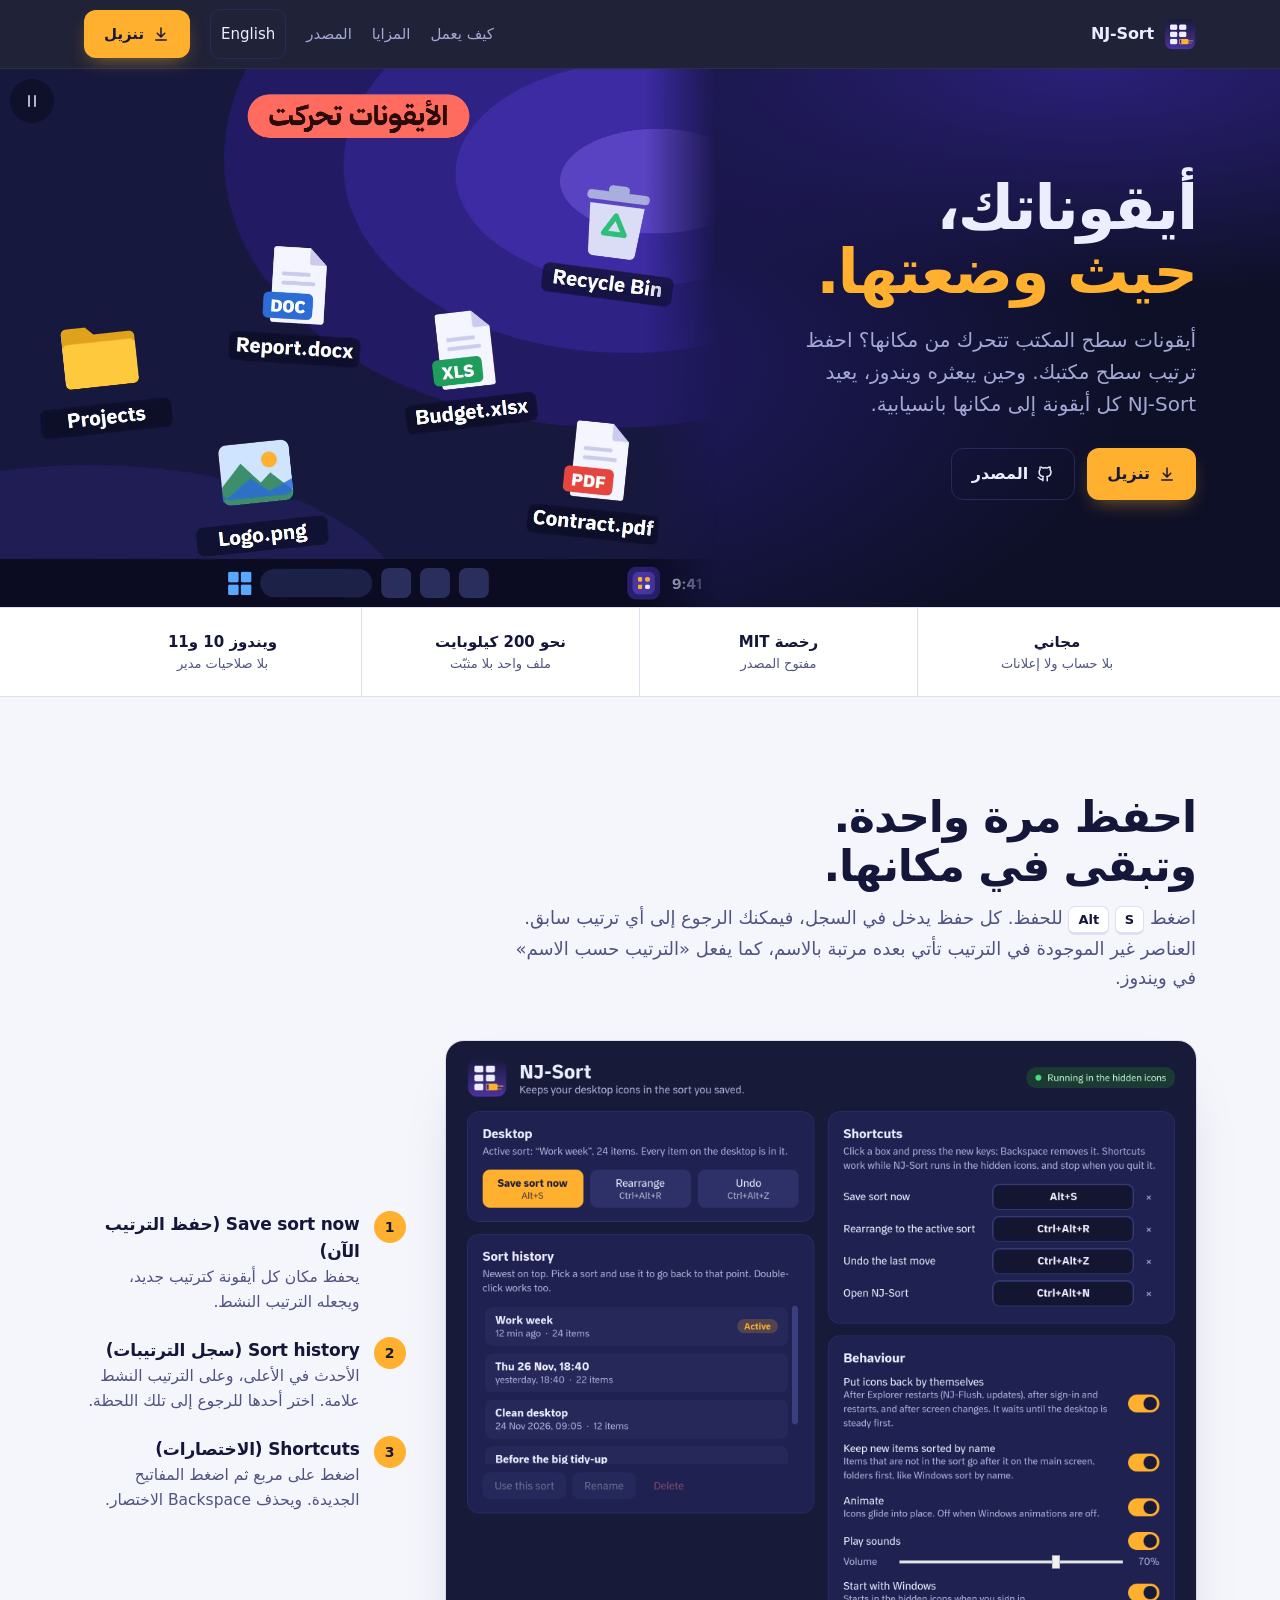
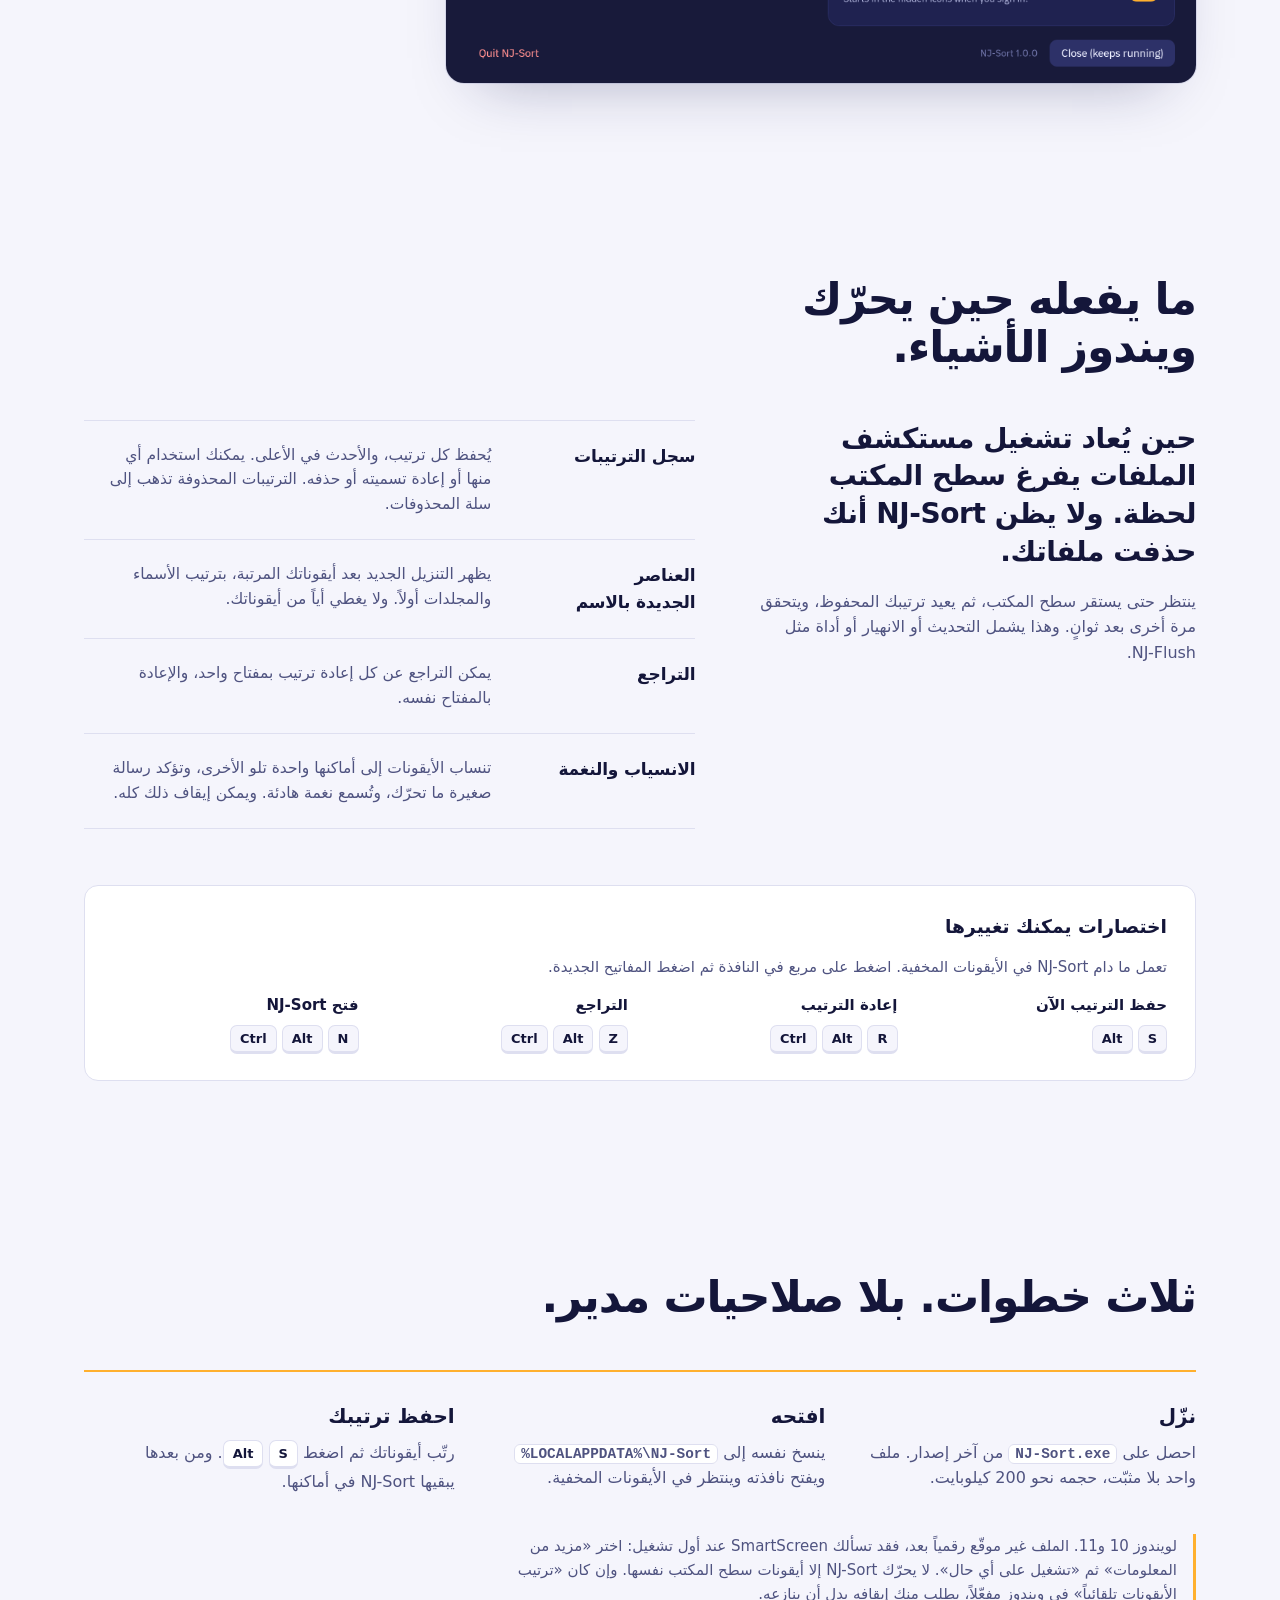
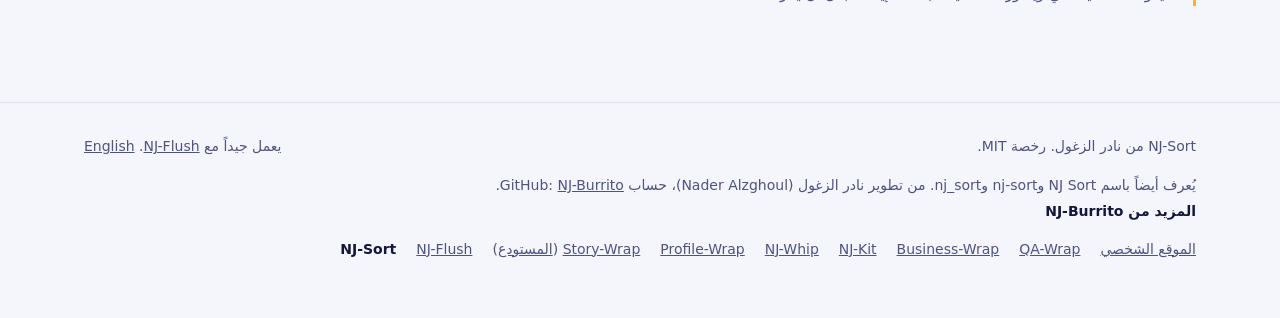
==== commit 2a84a0e4: "Arabic hero lede mirrors the English search hook Co-Authored-By: Claude Opus 5.5 <noreply@anthropic." ====
--- a/docs/ar/index.html
+++ b/docs/ar/index.html
@@ -144,7 +144,7 @@
   <section class="wrap hero" aria-labelledby="top-h">
     <div>
       <h1 id="top-h">أيقوناتك، <em>حيث وضعتها.</em></h1>
-      <p class="lede">احفظ ترتيب سطح مكتبك. وحين يبعثره ويندوز، يعيد <span class="nb">NJ-Sort</span> كل أيقونة إلى مكانها بانسيابية.</p>
+      <p class="lede">أيقونات سطح المكتب تتحرك من مكانها؟ احفظ ترتيب سطح مكتبك. وحين يبعثره ويندوز، يعيد <span class="nb">NJ-Sort</span> كل أيقونة إلى مكانها بانسيابية.</p>
       <div class="ctas">
         <a class="btn btn-primary" href="https://github.com/NJ-Burrito/NJ-Sort/releases/latest"><svg class="i" viewBox="0 0 24 24" aria-hidden="true"><path d="M12 4v11M7 11l5 5 5-5M5 20h14"/></svg>تنزيل</a>
         <a class="btn btn-ghost" href="https://github.com/NJ-Burrito/NJ-Sort"><svg class="i" viewBox="0 0 24 24" aria-hidden="true"><path d="M9 19c-4 1.5-4-2-6-2.5M15 21v-3.5c0-1 .1-1.5-.5-2.2 2.8-.3 5.5-1.4 5.5-6.1 0-1.3-.5-2.4-1.3-3.3.2-.8.2-2.1-.1-3.2 0 0-1-.3-3.4 1.3a11.6 11.6 0 0 0-6.2 0C6.6 2.4 5.6 2.7 5.6 2.7c-.3 1.1-.3 2.4-.1 3.2A4.7 4.7 0 0 0 4.2 9.2c0 4.7 2.7 5.8 5.5 6.1-.5.6-.6 1.2-.5 2.2V21"/></svg>المصدر</a>
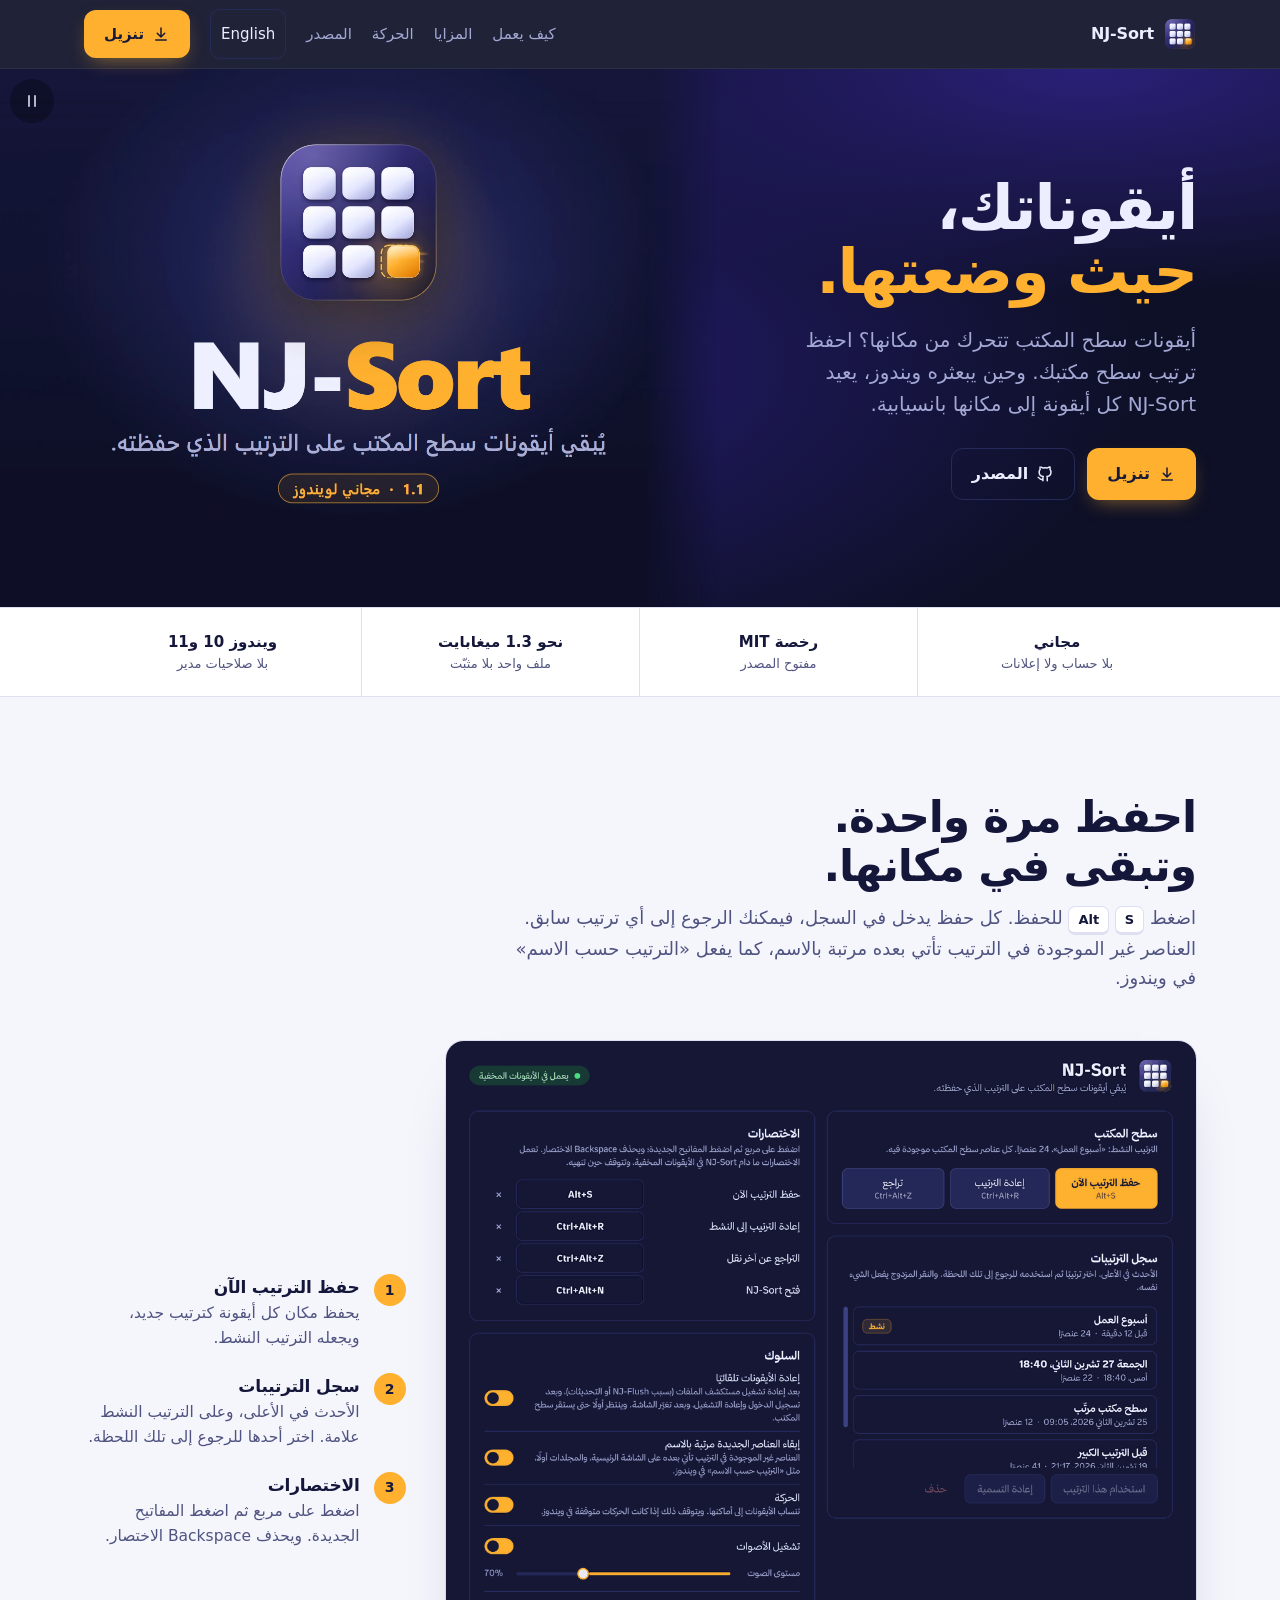
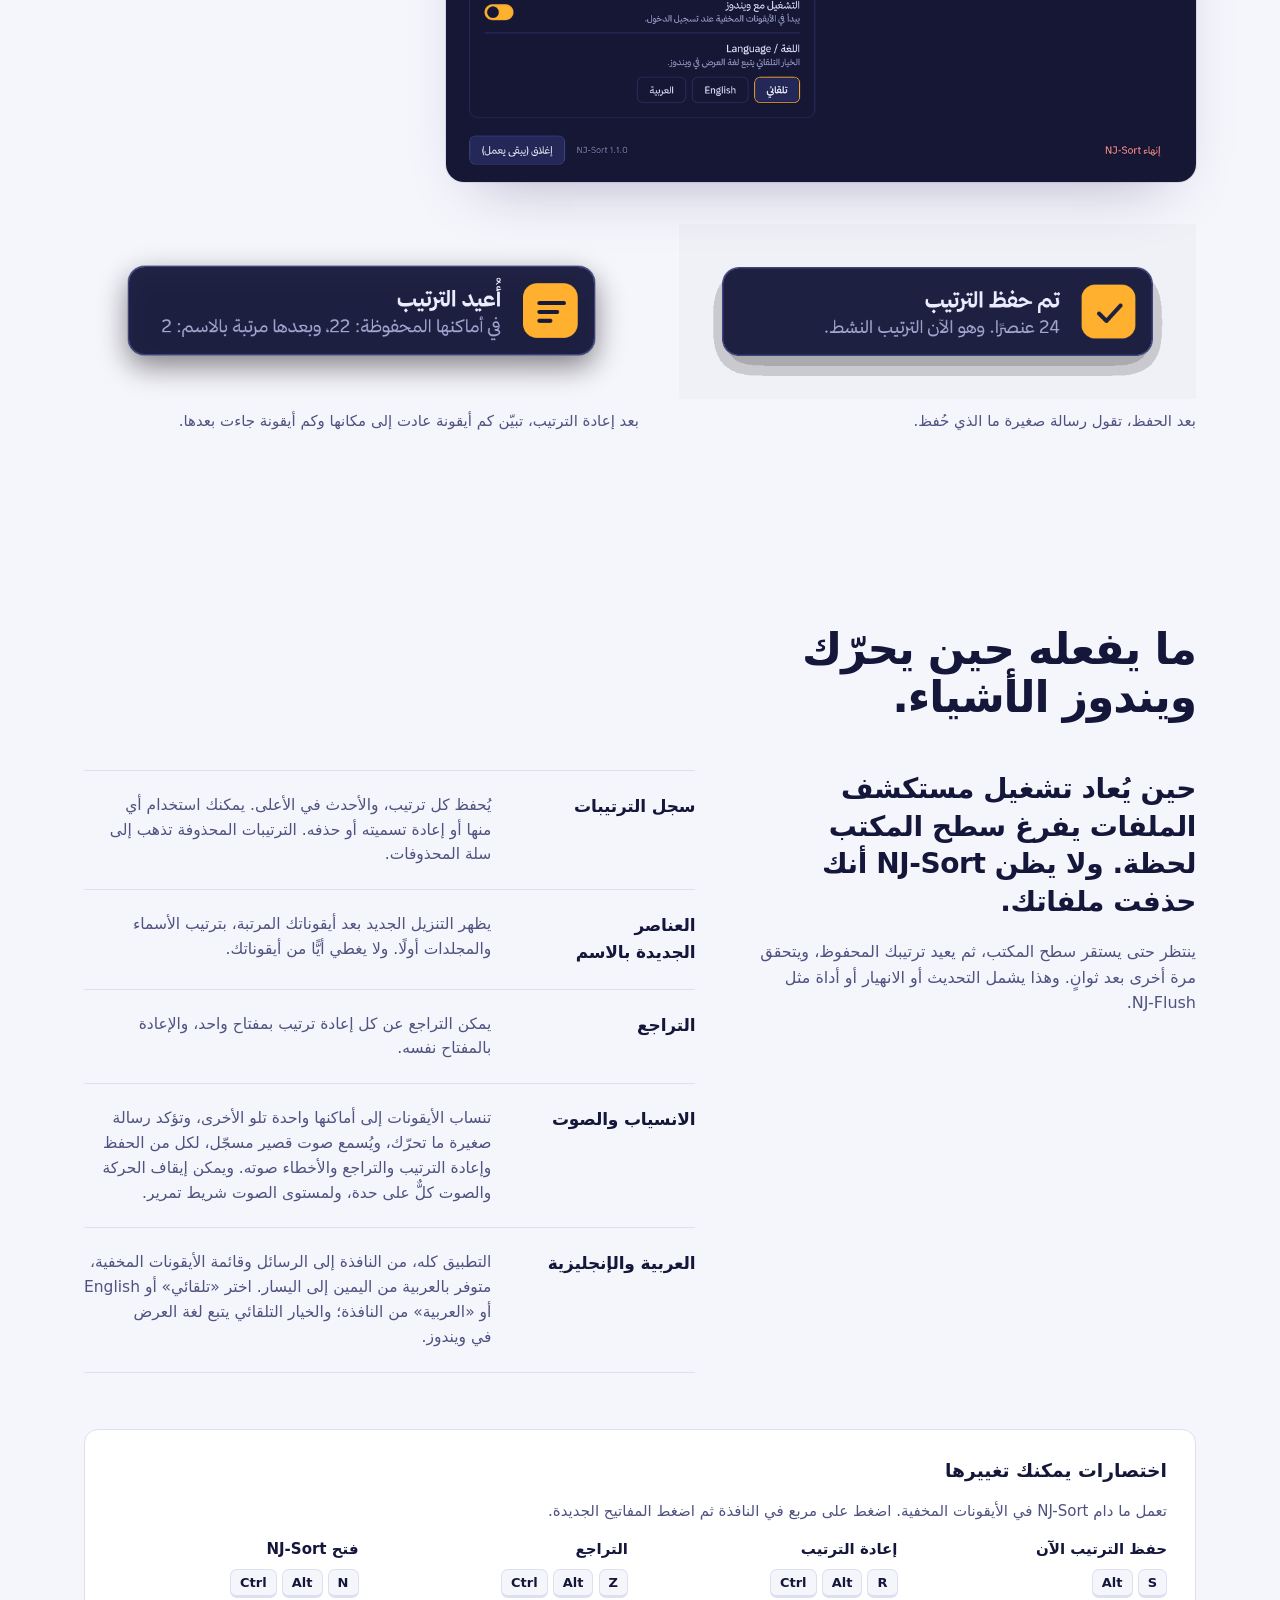
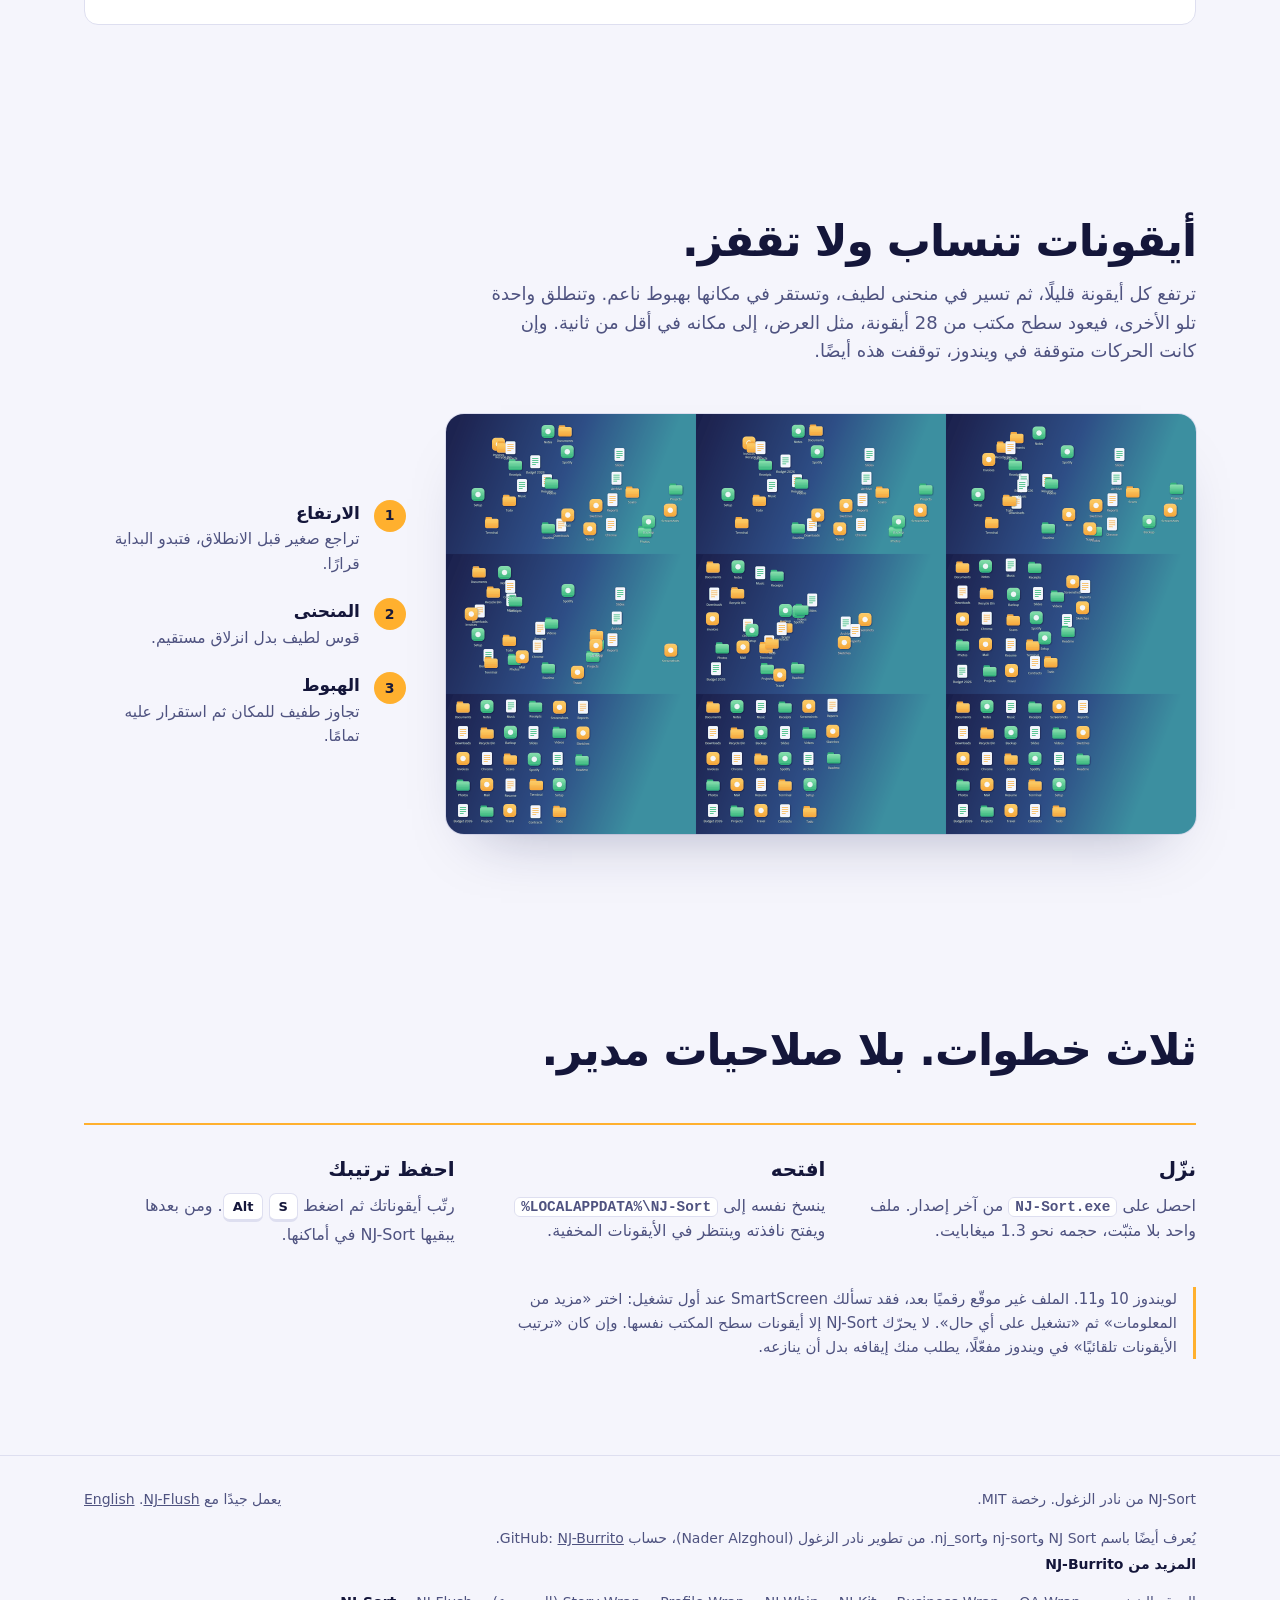
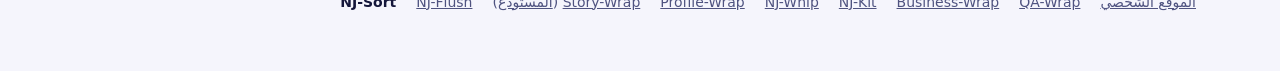
==== commit 6524b2b8: "NJ-Sort 1.1: new icon and logo, redesigned window and toasts, curved glide, recorded sounds, Arabic " ====
--- a/docs/ar/index.html
+++ b/docs/ar/index.html
@@ -52,14 +52,20 @@
    "applicationCategory": "UtilitiesApplication",
    "operatingSystem": "Windows 10, Windows 11",
    "image": "https://nj-burrito.github.io/NJ-Sort/logo-1024.png",
-   "screenshot": "https://nj-burrito.github.io/NJ-Sort/window.png",
+   "softwareVersion": "1.1.0",
+   "screenshot": [
+    "https://nj-burrito.github.io/NJ-Sort/window-ar.png",
+    "https://nj-burrito.github.io/NJ-Sort/window.png"
+   ],
    "isAccessibleForFree": true,
    "featureList": [
     "يحفظ مواضع أيقونات سطح المكتب كترتيب",
     "يعيد الأيقونات بعد إعادة تشغيل مستكشف الملفات وتسجيل الدخول وتغيّر الشاشة",
     "سجل الترتيبات مع التراجع",
     "العناصر الجديدة تأتي بعد المحفوظة مرتبة بالاسم",
-    "اختصارات لوحة مفاتيح قابلة للتغيير"
+    "اختصارات لوحة مفاتيح قابلة للتغيير",
+    "تنساب الأيقونات في مسارات منحنية وتستقر بنعومة مع أصوات قصيرة مسجّلة",
+    "نسخة عربية كاملة من التطبيق من اليمين إلى اليسار، تُختار من النافذة أو تتبع لغة ويندوز"
    ],
    "license": "https://opensource.org/licenses/MIT",
    "offers": {
@@ -131,6 +137,7 @@
     <div class="nav-links">
       <a href="#how">كيف يعمل</a>
       <a href="#features">المزايا</a>
+      <a href="#motion">الحركة</a>
       <a href="https://github.com/NJ-Burrito/NJ-Sort">المصدر</a>
       <a class="lang" href="../" hreflang="en" lang="en" dir="ltr">English</a>
       <a class="btn btn-primary" href="https://github.com/NJ-Burrito/NJ-Sort/releases/latest"><svg class="i" viewBox="0 0 24 24" aria-hidden="true"><path d="M12 4v11M7 11l5 5 5-5M5 20h14"/></svg>تنزيل</a>
@@ -158,7 +165,7 @@
       </video>
       <img class="still" src="../hero-ar-still.jpg" alt="" width="1440" height="1080" loading="lazy" decoding="async">
     </div>
-      <button class="pause" id="pause" type="button" aria-pressed="false" aria-label="إيقاف العرض مؤقتاً"><svg class="i i-pause" viewBox="0 0 24 24" aria-hidden="true"><path d="M8 5v14M16 5v14"/></svg><svg class="i i-play" viewBox="0 0 24 24" aria-hidden="true"><path d="M7 4.5v15l12-7.5z"/></svg></button>
+      <button class="pause" id="pause" type="button" aria-pressed="false" aria-label="إيقاف العرض مؤقتًا"><svg class="i i-pause" viewBox="0 0 24 24" aria-hidden="true"><path d="M8 5v14M16 5v14"/></svg><svg class="i i-play" viewBox="0 0 24 24" aria-hidden="true"><path d="M7 4.5v15l12-7.5z"/></svg></button>
     </div>
   </section>
   </div>
@@ -166,7 +173,7 @@
   <div class="proof"><div class="wrap"><ul>
     <li>مجاني<small>بلا حساب ولا إعلانات</small></li>
     <li>رخصة MIT<small>مفتوح المصدر</small></li>
-    <li>نحو 200 كيلوبايت<small>ملف واحد بلا مثبّت</small></li>
+    <li>نحو 1.3 ميغابايت<small>ملف واحد بلا مثبّت</small></li>
     <li>ويندوز 10 و11<small>بلا صلاحيات مدير</small></li>
   </ul></div></div>
 
@@ -174,12 +181,16 @@
     <h2 class="reveal">احفظ مرة واحدة. وتبقى في مكانها.</h2>
     <p class="sub reveal">اضغط <span dir="ltr"><kbd>Alt</kbd> <kbd>S</kbd></span> للحفظ. كل حفظ يدخل في السجل، فيمكنك الرجوع إلى أي ترتيب سابق. العناصر غير الموجودة في الترتيب تأتي بعده مرتبة بالاسم، كما يفعل «الترتيب حسب الاسم» في ويندوز.</p>
     <div class="shotrow reveal">
-      <div class="shot"><img src="../window.png" alt="نافذة NJ-Sort: زر حفظ الترتيب الآن، وإعادة الترتيب، والتراجع، وسجل الترتيبات مع الترتيب النشط، والاختصارات، ومفاتيح السلوك. النافذة بالإنجليزية." loading="lazy" width="1004" height="859"></div>
+      <div class="shot"><img src="../window-ar.png" alt="نافذة NJ-Sort بالعربية على خلفية داكنة: زر حفظ الترتيب الآن، وإعادة الترتيب، والتراجع، وسجل الترتيبات مع علامة على الترتيب النشط، والاختصارات، ومفاتيح السلوك، واختيار اللغة." loading="lazy" width="1200" height="1185"></div>
       <ol class="legend">
-        <li><div><b>Save sort now (حفظ الترتيب الآن)</b>يحفظ مكان كل أيقونة كترتيب جديد، ويجعله الترتيب النشط.</div></li>
-        <li><div><b>Sort history (سجل الترتيبات)</b>الأحدث في الأعلى، وعلى الترتيب النشط علامة. اختر أحدها للرجوع إلى تلك اللحظة.</div></li>
-        <li><div><b>Shortcuts (الاختصارات)</b>اضغط على مربع ثم اضغط المفاتيح الجديدة. ويحذف Backspace الاختصار.</div></li>
+        <li><div><b>حفظ الترتيب الآن</b>يحفظ مكان كل أيقونة كترتيب جديد، ويجعله الترتيب النشط.</div></li>
+        <li><div><b>سجل الترتيبات</b>الأحدث في الأعلى، وعلى الترتيب النشط علامة. اختر أحدها للرجوع إلى تلك اللحظة.</div></li>
+        <li><div><b>الاختصارات</b>اضغط على مربع ثم اضغط المفاتيح الجديدة. ويحذف Backspace الاختصار.</div></li>
       </ol>
+    </div>
+    <div class="toasts reveal" style="--c:768fr 824fr">
+      <figure><img src="../toast-save-ar.png" alt="الرسالة بعد الحفظ: تم حفظ الترتيب، وهو الآن الترتيب النشط." loading="lazy" width="768" height="260"><figcaption>بعد الحفظ، تقول رسالة صغيرة ما الذي حُفظ.</figcaption></figure>
+      <figure><img src="../toast-sort-ar.png" alt="الرسالة بعد إعادة الترتيب: في أماكنها المحفوظة 22، وبعدها مرتبة بالاسم 2" loading="lazy" width="824" height="260"><figcaption>بعد إعادة الترتيب، تبيّن كم أيقونة عادت إلى مكانها وكم أيقونة جاءت بعدها.</figcaption></figure>
     </div>
   </section>
 
@@ -192,9 +203,10 @@
       </div>
       <div class="rows reveal">
         <div class="row"><h3>سجل الترتيبات</h3><p>يُحفظ كل ترتيب، والأحدث في الأعلى. يمكنك استخدام أي منها أو إعادة تسميته أو حذفه. الترتيبات المحذوفة تذهب إلى سلة المحذوفات.</p></div>
-        <div class="row"><h3>العناصر الجديدة بالاسم</h3><p>يظهر التنزيل الجديد بعد أيقوناتك المرتبة، بترتيب الأسماء والمجلدات أولاً. ولا يغطي أياً من أيقوناتك.</p></div>
+        <div class="row"><h3>العناصر الجديدة بالاسم</h3><p>يظهر التنزيل الجديد بعد أيقوناتك المرتبة، بترتيب الأسماء والمجلدات أولًا. ولا يغطي أيًّا من أيقوناتك.</p></div>
         <div class="row"><h3>التراجع</h3><p>يمكن التراجع عن كل إعادة ترتيب بمفتاح واحد، والإعادة بالمفتاح نفسه.</p></div>
-        <div class="row"><h3>الانسياب والنغمة</h3><p>تنساب الأيقونات إلى أماكنها واحدة تلو الأخرى، وتؤكد رسالة صغيرة ما تحرّك، وتُسمع نغمة هادئة. ويمكن إيقاف ذلك كله.</p></div>
+        <div class="row"><h3>الانسياب والصوت</h3><p>تنساب الأيقونات إلى أماكنها واحدة تلو الأخرى، وتؤكد رسالة صغيرة ما تحرّك، ويُسمع صوت قصير مسجّل، لكل من الحفظ وإعادة الترتيب والتراجع والأخطاء صوته. ويمكن إيقاف الحركة والصوت كلٌّ على حدة، ولمستوى الصوت شريط تمرير.</p></div>
+        <div class="row"><h3>العربية والإنجليزية</h3><p>التطبيق كله، من النافذة إلى الرسائل وقائمة الأيقونات المخفية، متوفر بالعربية من اليمين إلى اليسار. اختر «تلقائي» أو <span lang="en" dir="ltr">English</span> أو «العربية» من النافذة؛ والخيار التلقائي يتبع لغة العرض في ويندوز.</p></div>
       </div>
     </div>
     <div class="keys reveal">
@@ -207,23 +219,36 @@
     </div>
   </section>
 
+  <section class="wrap" id="motion">
+    <h2 class="reveal">أيقونات تنساب ولا تقفز.</h2>
+    <p class="sub reveal">ترتفع كل أيقونة قليلًا، ثم تسير في منحنى لطيف، وتستقر في مكانها بهبوط ناعم. وتنطلق واحدة تلو الأخرى، فيعود سطح مكتب من 28 أيقونة، مثل العرض، إلى مكانه في أقل من ثانية. وإن كانت الحركات متوقفة في ويندوز، توقفت هذه أيضًا.</p>
+    <div class="shotrow motionrow reveal">
+      <div class="shot"><img src="../motion.png" alt="تسعة إطارات من سطح مكتب تجريبي بالترتيب: أيقونات متناثرة على الشاشة، ثم تنساب في مسارات منحنية إلى شبكة مرتبة من الأعمدة" loading="lazy" width="1500" height="840"></div>
+      <ol class="legend">
+        <li><div><b>الارتفاع</b>تراجع صغير قبل الانطلاق، فتبدو البداية قرارًا.</div></li>
+        <li><div><b>المنحنى</b>قوس لطيف بدل انزلاق مستقيم.</div></li>
+        <li><div><b>الهبوط</b>تجاوز طفيف للمكان ثم استقرار عليه تمامًا.</div></li>
+      </ol>
+    </div>
+  </section>
+
   <section class="wrap" id="install">
     <h2 class="reveal">ثلاث خطوات. بلا صلاحيات مدير.</h2>
     <div class="steps">
-      <div class="step reveal"><h3>نزّل</h3><p>احصل على <code>NJ-Sort.exe</code> من آخر إصدار. ملف واحد بلا مثبّت، حجمه نحو 200 كيلوبايت.</p></div>
+      <div class="step reveal"><h3>نزّل</h3><p>احصل على <code>NJ-Sort.exe</code> من آخر إصدار. ملف واحد بلا مثبّت، حجمه نحو 1.3 ميغابايت.</p></div>
       <div class="step reveal"><h3>افتحه</h3><p>ينسخ نفسه إلى <code>%LOCALAPPDATA%\<span class="nb">NJ-Sort</span></code> ويفتح نافذته وينتظر في الأيقونات المخفية.</p></div>
       <div class="step reveal"><h3>احفظ ترتيبك</h3><p>رتّب أيقوناتك ثم اضغط <span dir="ltr"><kbd>Alt</kbd> <kbd>S</kbd></span>. ومن بعدها يبقيها <span class="nb">NJ-Sort</span> في أماكنها.</p></div>
     </div>
-    <p class="fine reveal">لويندوز 10 و11. الملف غير موقّع رقمياً بعد، فقد تسألك SmartScreen عند أول تشغيل: اختر «مزيد من المعلومات» ثم «تشغيل على أي حال». لا يحرّك <span class="nb">NJ-Sort</span> إلا أيقونات سطح المكتب نفسها. وإن كان «ترتيب الأيقونات تلقائياً» في ويندوز مفعّلاً، يطلب منك إيقافه بدل أن ينازعه.</p>
+    <p class="fine reveal">لويندوز 10 و11. الملف غير موقّع رقميًا بعد، فقد تسألك SmartScreen عند أول تشغيل: اختر «مزيد من المعلومات» ثم «تشغيل على أي حال». لا يحرّك <span class="nb">NJ-Sort</span> إلا أيقونات سطح المكتب نفسها. وإن كان «ترتيب الأيقونات تلقائيًا» في ويندوز مفعّلًا، يطلب منك إيقافه بدل أن ينازعه.</p>
   </section>
 </main>
 
 <footer>
   <div class="wrap">
     <span><span class="nb">NJ-Sort</span> من نادر الزغول. رخصة MIT.</span>
-    <span>يعمل جيداً مع <a href="https://nj-burrito.github.io/NJ-Flush/"><span class="nb">NJ-Flush</span></a>. <a href="../" hreflang="en" lang="en" dir="ltr">English</a></span>
+    <span>يعمل جيدًا مع <a href="https://nj-burrito.github.io/NJ-Flush/"><span class="nb">NJ-Flush</span></a>. <a href="../" hreflang="en" lang="en" dir="ltr">English</a></span>
     <div class="seo">
-      <span>يُعرف أيضاً باسم NJ Sort وnj-sort وnj_sort. من تطوير نادر الزغول (Nader Alzghoul)، حساب GitHub: <a href="https://github.com/NJ-Burrito">NJ-Burrito</a>.</span>
+      <span>يُعرف أيضًا باسم NJ Sort وnj-sort وnj_sort. من تطوير نادر الزغول (Nader Alzghoul)، حساب GitHub: <a href="https://github.com/NJ-Burrito">NJ-Burrito</a>.</span>
       <h2>المزيد من NJ-Burrito</h2>
       <ul>
         <li><a href="https://nj-burrito.github.io/">الموقع الشخصي</a></li>
--- a/docs/site.css
+++ b/docs/site.css
@@ -145,3 +145,11 @@
   nav .btn { padding: 12px 16px; }
 }
 .nb { white-space: nowrap; }
+
+/* 1.1: toasts under the window, and the motion section */
+.toasts { display: grid; grid-template-columns: var(--c, 1fr 1fr); gap: 28px 40px; margin-top: 40px; align-items: end; }
+.toasts figure { display: grid; gap: 10px; }
+.toasts img { width: 100%; height: auto; display: block; }
+.toasts figcaption { color: var(--muted); font-size: 15px; }
+.motionrow { grid-template-columns: minmax(0, 7fr) minmax(0, 3fr); }
+@media (max-width: 860px) { .toasts { grid-template-columns: minmax(0, 1fr); } .motionrow { grid-template-columns: minmax(0, 1fr); } }
